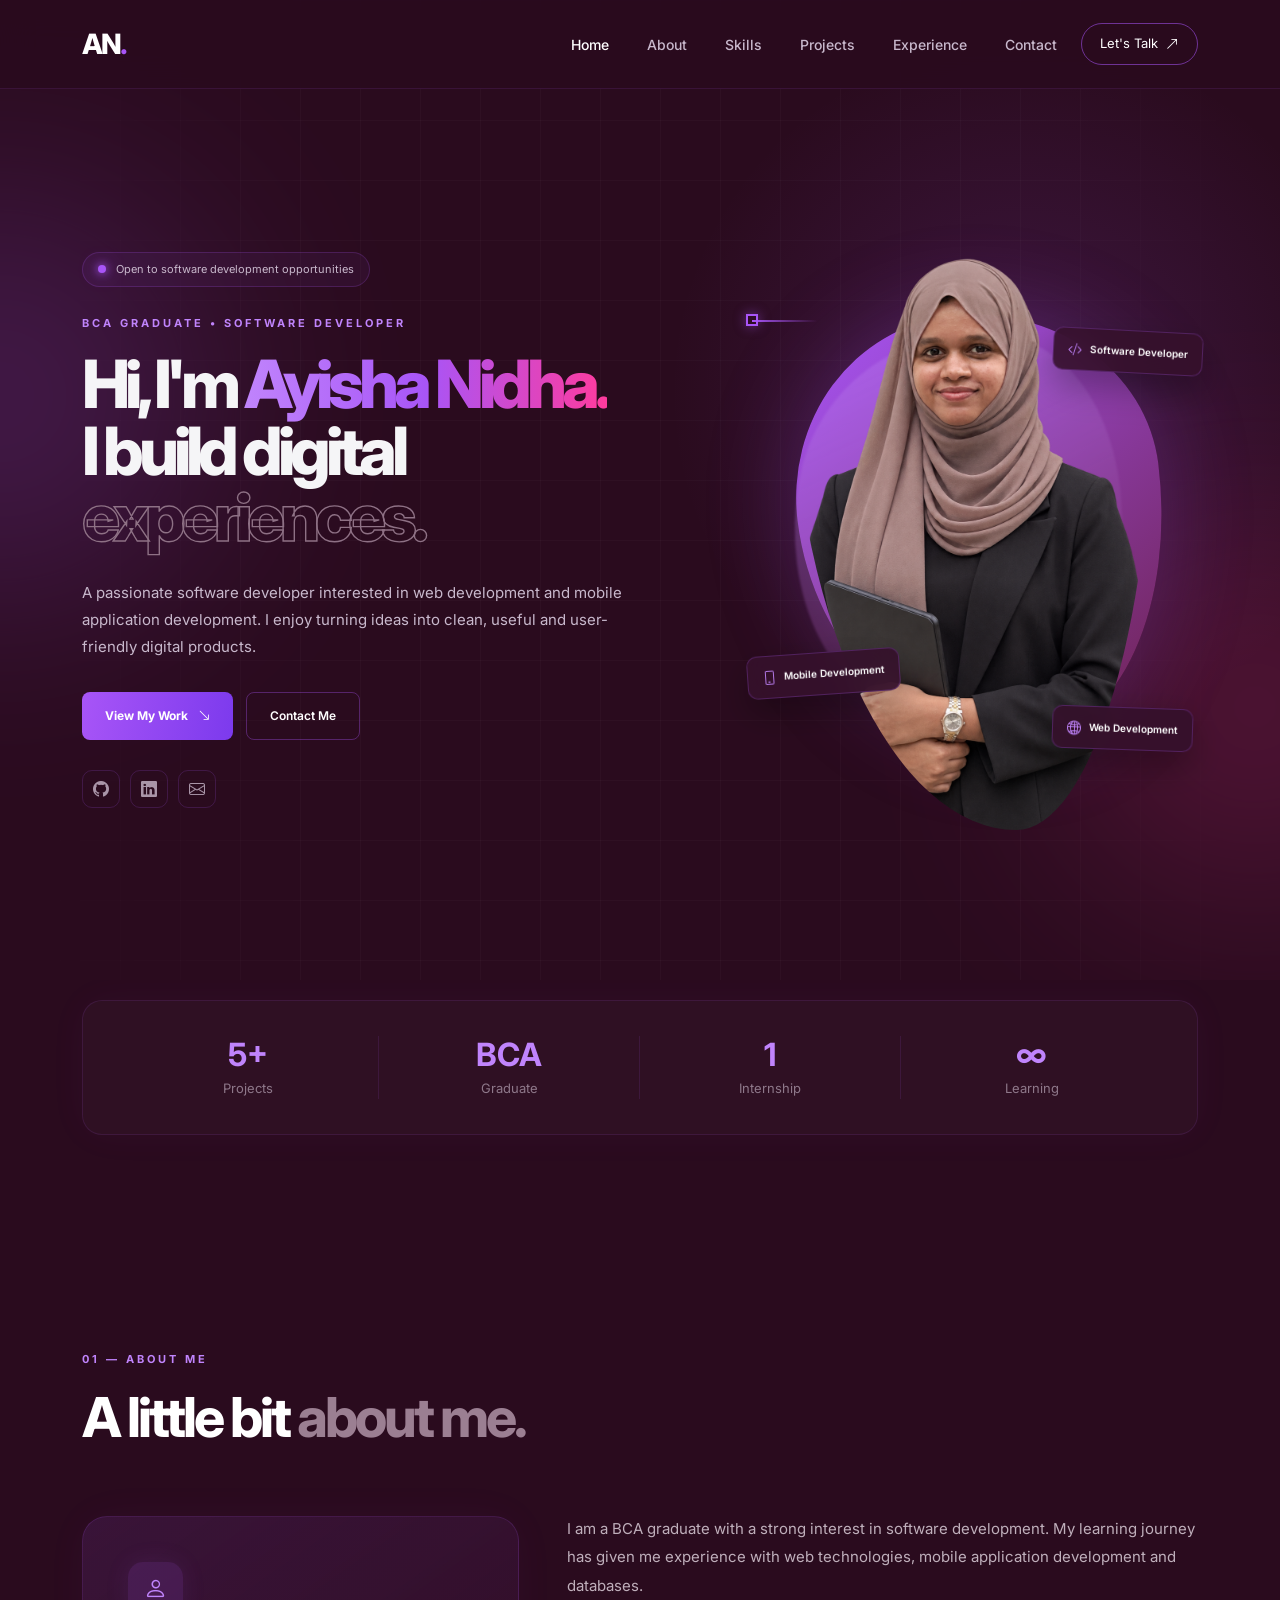
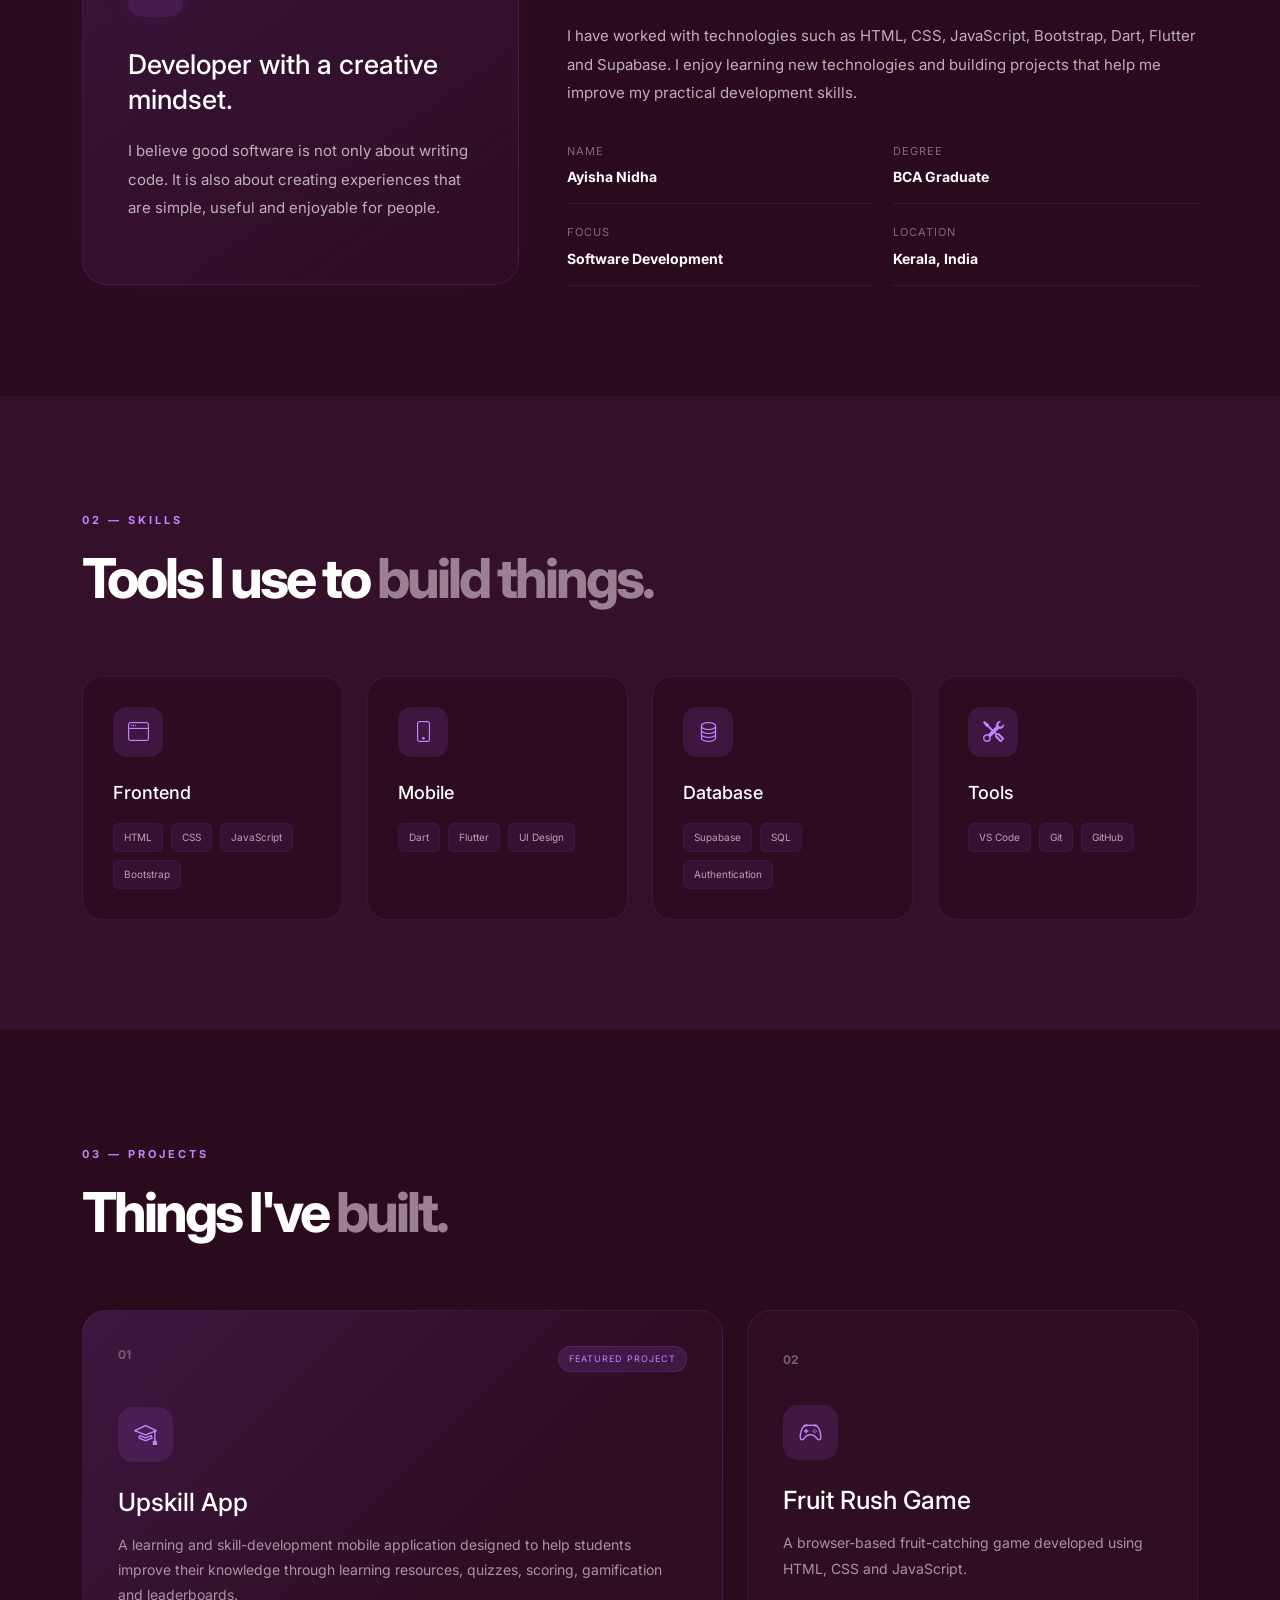
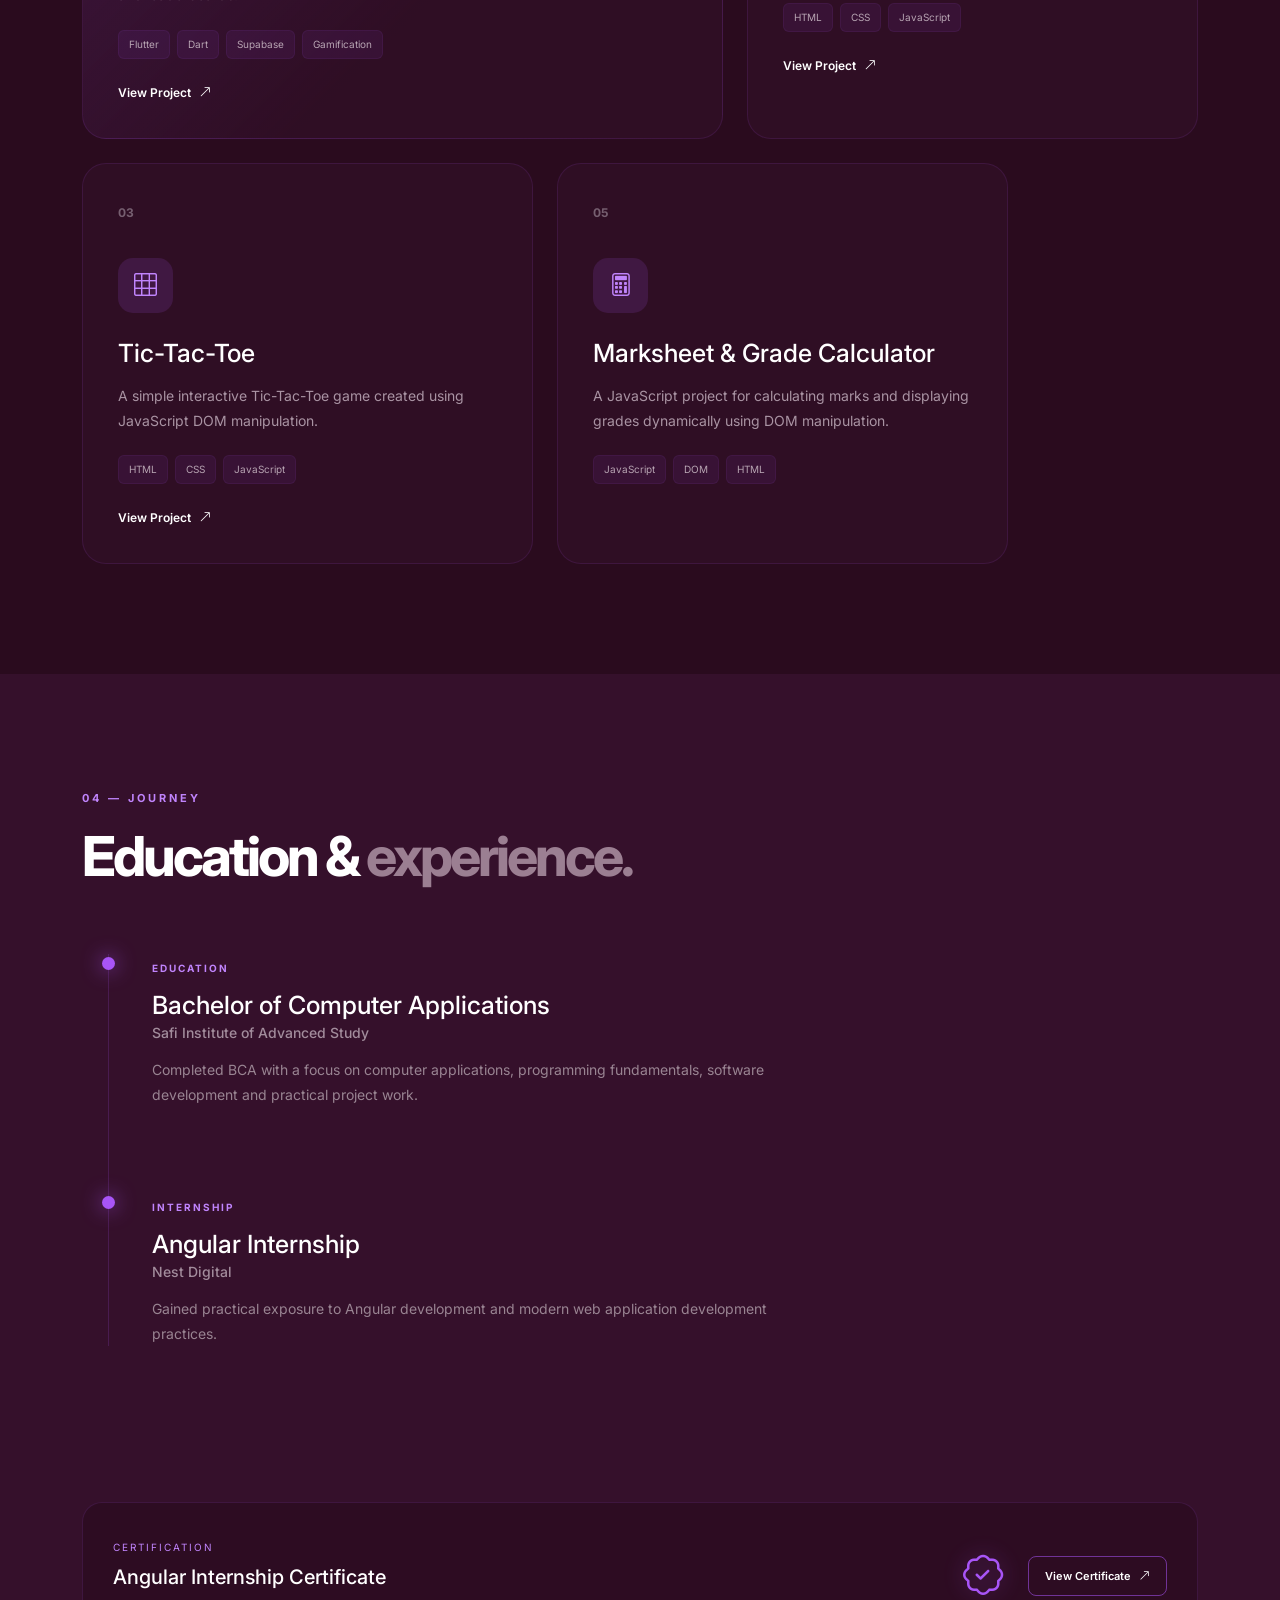
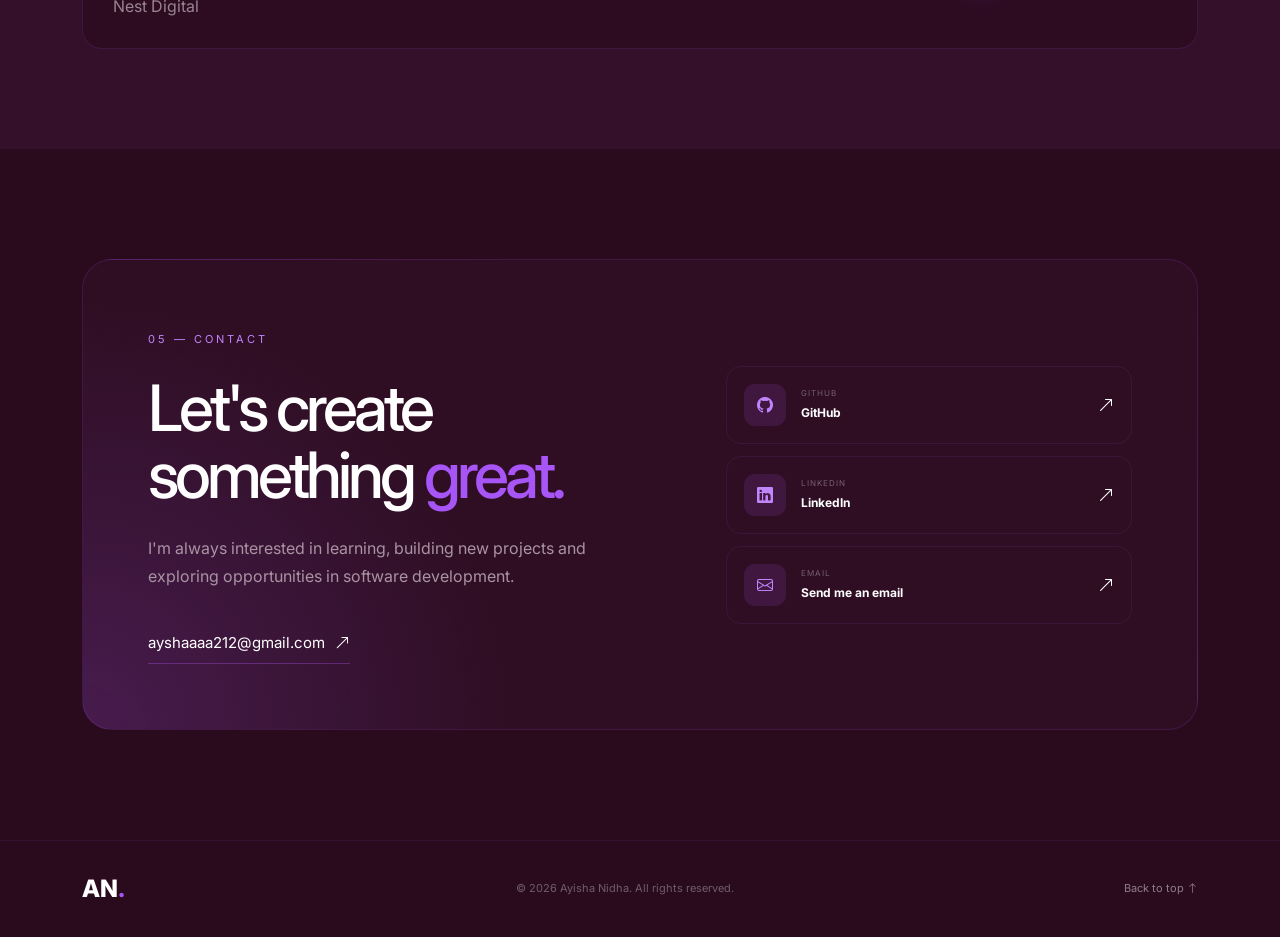
==== index.html @ f54e5720 "Add files via upload" ====
<!DOCTYPE html>
<html lang="en">

<head>

    <meta charset="UTF-8">

    <meta name="viewport" content="width=device-width, initial-scale=1.0">

    <title>Ayisha Nidha | Software Developer</title>


    <!-- Bootstrap -->

    <link
        href="https://cdn.jsdelivr.net/npm/bootstrap@5.3.3/dist/css/bootstrap.min.css"
        rel="stylesheet">


    <!-- Bootstrap Icons -->

    <link
        rel="stylesheet"
        href="https://cdn.jsdelivr.net/npm/bootstrap-icons@1.11.3/font/bootstrap-icons.min.css">


    <!-- Google Font -->

    <link
        href="https://fonts.googleapis.com/css2?family=Inter:wght@300;400;500;600;700;800&display=swap"
        rel="stylesheet">


    <!-- CSS -->

    <link rel="stylesheet" href="style.css">

</head>


<body>


<!-- =====================================================
     NAVBAR
===================================================== -->

<nav class="navbar navbar-expand-lg fixed-top">

    <div class="container">

        <a class="navbar-brand" href="#home">
            AN<span>.</span>
        </a>


        <button
            class="navbar-toggler"
            type="button"
            data-bs-toggle="collapse"
            data-bs-target="#navbarNav">

            <i class="bi bi-list"></i>

        </button>


        <div class="collapse navbar-collapse" id="navbarNav">

            <ul class="navbar-nav ms-auto align-items-lg-center">

                <li class="nav-item">
                    <a class="nav-link active" href="#home">
                        Home
                    </a>
                </li>

                <li class="nav-item">
                    <a class="nav-link" href="#about">
                        About
                    </a>
                </li>

                <li class="nav-item">
                    <a class="nav-link" href="#skills">
                        Skills
                    </a>
                </li>

                <li class="nav-item">
                    <a class="nav-link" href="#projects">
                        Projects
                    </a>
                </li>

                <li class="nav-item">
                    <a class="nav-link" href="#experience">
                        Experience
                    </a>
                </li>

                <li class="nav-item">
                    <a class="nav-link" href="#contact">
                        Contact
                    </a>
                </li>

                <li class="nav-item ms-lg-3">

                    <a href="#contact" class="nav-talk">

                        Let's Talk

                        <i class="bi bi-arrow-up-right"></i>

                    </a>

                </li>

            </ul>

        </div>

    </div>

</nav>



<!-- =====================================================
     HOME
===================================================== -->

<section id="home" class="hero">

    <div class="hero-grid"></div>

    <div class="hero-glow hero-glow-one"></div>

    <div class="hero-glow hero-glow-two"></div>


    <div class="container">

        <div class="row align-items-center min-vh-100">


            <!-- LEFT -->

            <div class="col-lg-7 hero-left">


                <div class="available">

                    <span class="pulse"></span>

                    Open to software development opportunities

                </div>


                <p class="hero-small">

                    BCA GRADUATE • SOFTWARE DEVELOPER

                </p>


                <h1>

                    Hi, I'm

                    <span class="gradient-text">
                        Ayisha Nidha.
                    </span>

                    <br>

                    I build digital

                    <span class="outline-text">
                        experiences.
                    </span>

                </h1>


                <p class="hero-description">

                    A passionate software developer interested in
                    web development and mobile application development.
                    I enjoy turning ideas into clean, useful and
                    user-friendly digital products.

                </p>


                <div class="hero-buttons">


                    <a href="#projects" class="btn-main">

                        View My Work

                        <i class="bi bi-arrow-down-right"></i>

                    </a>


                    <a href="#contact" class="btn-outline">

                        Contact Me

                    </a>


                </div>


                <div class="social-links">


                    <!-- GitHub -->

                    <a
                        href="https://github.com/AyshaNidhaA"
                        target="_blank"
                        title="GitHub">

                        <i class="bi bi-github"></i>

                    </a>


                    <!-- LinkedIn -->

                    <a
                        href="https://www.linkedin.com/in/ayisha-nidha-3877b5318/"
                        target="_blank"
                        title="LinkedIn">

                        <i class="bi bi-linkedin"></i>

                    </a>


                    <!-- Email -->

                    <a
                        href="mailto:ayshaaaa212@gmail.com"
                        title="Email">

                        <i class="bi bi-envelope"></i>

                    </a>


                </div>


            </div>



            <!-- RIGHT -->

            <div class="col-lg-5">


                <div class="hero-profile">


                    <div class="profile-shape shape-one"></div>

                    <div class="profile-shape shape-two"></div>


                    <div class="profile-image">

                        <img
                            src="./images/profile.png"
                            alt="Ayisha Nidha">

                    </div>


                    <div class="profile-label label-one">

                        <i class="bi bi-code-slash"></i>

                        Software Developer

                    </div>


                    <div class="profile-label label-two">

                        <i class="bi bi-phone"></i>

                        Mobile Development

                    </div>


                    <div class="profile-label label-three">

                        <i class="bi bi-globe2"></i>

                        Web Development

                    </div>


                </div>

            </div>


        </div>

    </div>

</section>



<!-- =====================================================
     STATS
===================================================== -->

<section class="stats-section">

    <div class="container">

        <div class="stats-box">


            <div class="stat">

                <h3>5+</h3>

                <p>Projects</p>

            </div>


            <div class="stat">

                <h3>BCA</h3>

                <p>Graduate</p>

            </div>


            <div class="stat">

                <h3>1</h3>

                <p>Internship</p>

            </div>


            <div class="stat">

                <h3>∞</h3>

                <p>Learning</p>

            </div>


        </div>

    </div>

</section>



<!-- =====================================================
     ABOUT
===================================================== -->

<section id="about" class="section">

    <div class="container">


        <div class="section-heading">

            <span>01 — ABOUT ME</span>

            <h2>

                A little bit

                <span>about me.</span>

            </h2>

        </div>


        <div class="row align-items-center g-5">


            <div class="col-lg-5">


                <div class="about-card">


                    <div class="about-icon">

                        <i class="bi bi-person"></i>

                    </div>


                    <h3>

                        Developer with a
                        creative mindset.

                    </h3>


                    <p>

                        I believe good software is not only about
                        writing code. It is also about creating
                        experiences that are simple, useful and
                        enjoyable for people.

                    </p>


                </div>


            </div>



            <div class="col-lg-7">


                <p class="about-text">

                    I am a BCA graduate with a strong interest in
                    software development. My learning journey has
                    given me experience with web technologies,
                    mobile application development and databases.

                </p>


                <p class="about-text">

                    I have worked with technologies such as
                    HTML, CSS, JavaScript, Bootstrap, Dart,
                    Flutter and Supabase. I enjoy learning new
                    technologies and building projects that help
                    me improve my practical development skills.

                </p>


                <div class="about-details">


                    <div>

                        <span>Name</span>

                        <strong>
                            Ayisha Nidha
                        </strong>

                    </div>


                    <div>

                        <span>Degree</span>

                        <strong>
                            BCA Graduate
                        </strong>

                    </div>


                    <div>

                        <span>Focus</span>

                        <strong>
                            Software Development
                        </strong>

                    </div>


                    <div>

                        <span>Location</span>

                        <strong>
                            Kerala, India
                        </strong>

                    </div>


                </div>


            </div>


        </div>

    </div>

</section>



<!-- =====================================================
     SKILLS
===================================================== -->

<section id="skills" class="section skills-section">

    <div class="container">


        <div class="section-heading">

            <span>02 — SKILLS</span>

            <h2>

                Tools I use to

                <span>build things.</span>

            </h2>

        </div>


        <div class="row g-4">


            <div class="col-md-6 col-lg-3">

                <div class="skill-card">

                    <div class="skill-icon">

                        <i class="bi bi-window"></i>

                    </div>

                    <h4>Frontend</h4>


                    <div class="skill-tags">

                        <span>HTML</span>

                        <span>CSS</span>

                        <span>JavaScript</span>

                        <span>Bootstrap</span>

                    </div>

                </div>

            </div>



            <div class="col-md-6 col-lg-3">

                <div class="skill-card">

                    <div class="skill-icon">

                        <i class="bi bi-phone"></i>

                    </div>

                    <h4>Mobile</h4>


                    <div class="skill-tags">

                        <span>Dart</span>

                        <span>Flutter</span>

                        <span>UI Design</span>

                    </div>

                </div>

            </div>



            <div class="col-md-6 col-lg-3">

                <div class="skill-card">

                    <div class="skill-icon">

                        <i class="bi bi-database"></i>

                    </div>

                    <h4>Database</h4>


                    <div class="skill-tags">

                        <span>Supabase</span>

                        <span>SQL</span>

                        <span>Authentication</span>

                    </div>

                </div>

            </div>



            <div class="col-md-6 col-lg-3">

                <div class="skill-card">

                    <div class="skill-icon">

                        <i class="bi bi-tools"></i>

                    </div>

                    <h4>Tools</h4>


                    <div class="skill-tags">

                        <span>VS Code</span>

                        <span>Git</span>

                        <span>GitHub</span>

                    </div>

                </div>

            </div>


        </div>

    </div>

</section>



<!-- =====================================================
     PROJECTS
===================================================== -->

<section id="projects" class="section">

    <div class="container">


        <div class="section-heading">

            <span>03 — PROJECTS</span>

            <h2>

                Things I've

                <span>built.</span>

            </h2>

        </div>


        <div class="row g-4">


            <!-- PROJECT 1 -->

            <div class="col-lg-7">

                <div class="project-card featured-project">


                    <div class="project-top">

                        <span class="project-number">
                            01
                        </span>

                        <span class="featured-label">
                            Featured Project
                        </span>

                    </div>


                    <div class="project-icon">

                        <i class="bi bi-mortarboard"></i>

                    </div>


                    <h3>
                        Upskill App
                    </h3>


                    <p>

                        A learning and skill-development mobile
                        application designed to help students
                        improve their knowledge through learning
                        resources, quizzes, scoring, gamification
                        and leaderboards.

                    </p>


                    <div class="project-tech">

                        <span>Flutter</span>

                        <span>Dart</span>

                        <span>Supabase</span>

                        <span>Gamification</span>

                    </div>


                    <a href="#" class="project-link">

                        View Project

                        <i class="bi bi-arrow-up-right"></i>

                    </a>


                </div>

            </div>



            <!-- PROJECT 2 -->

            <div class="col-lg-5">

                <div class="project-card">


                    <span class="project-number">
                        02
                    </span>


                    <div class="project-icon">

                        <i class="bi bi-controller"></i>

                    </div>


                    <h3>
                        Fruit Rush Game
                    </h3>


                    <p>

                        A browser-based fruit-catching game
                        developed using HTML, CSS and JavaScript.

                    </p>


                    <div class="project-tech">

                        <span>HTML</span>

                        <span>CSS</span>

                        <span>JavaScript</span>

                    </div>


                    <a href="#" class="project-link">

                        View Project

                        <i class="bi bi-arrow-up-right"></i>

                    </a>

                </div>

            </div>



            <!-- PROJECT 3 -->

            <div class="col-lg-5">

                <div class="project-card">


                    <span class="project-number">
                        03
                    </span>


                    <div class="project-icon">

                        <i class="bi bi-grid-3x3"></i>

                    </div>


                    <h3>
                        Tic-Tac-Toe
                    </h3>


                    <p>

                        A simple interactive Tic-Tac-Toe game
                        created using JavaScript DOM manipulation.

                    </p>


                    <div class="project-tech">

                        <span>HTML</span>

                        <span>CSS</span>

                        <span>JavaScript</span>

                    </div>


                    <a href="#" class="project-link">

                        View Project

                        <i class="bi bi-arrow-up-right"></i>

                    </a>

                </div>

            </div>



              
          



            <!-- PROJECT 5 -->

            <div class="col-lg-5">

                <div class="project-card">


                    <span class="project-number">
                        05
                    </span>


                    <div class="project-icon">

                        <i class="bi bi-calculator"></i>

                    </div>


                    <h3>
                        Marksheet & Grade Calculator
                    </h3>


                    <p>

                        A JavaScript project for calculating
                        marks and displaying grades dynamically
                        using DOM manipulation.

                    </p>


                    <div class="project-tech">

                        <span>JavaScript</span>

                        <span>DOM</span>

                        <span>HTML</span>

                    </div>

                </div>

            </div>


        </div>

    </div>

</section>



<!-- =====================================================
     EXPERIENCE
===================================================== -->

<section id="experience" class="section experience-section">

    <div class="container">


        <div class="section-heading">

            <span>04 — JOURNEY</span>

            <h2>

                Education &

                <span>experience.</span>

            </h2>

        </div>


        <div class="timeline">


            <div class="timeline-item">

                <div class="timeline-dot"></div>


                <div class="timeline-content">

                    <span class="timeline-date">
                        EDUCATION
                    </span>


                    <h3>
                        Bachelor of Computer Applications
                    </h3>


                    <h5>
                        Safi Institute of Advanced Study
                    </h5>


                    <p>

                        Completed BCA with a focus on computer
                        applications, programming fundamentals,
                        software development and practical
                        project work.

                    </p>

                </div>

            </div>



            <div class="timeline-item">

                <div class="timeline-dot"></div>


                <div class="timeline-content">

                    <span class="timeline-date">
                        INTERNSHIP
                    </span>


                    <h3>
                        Angular Internship
                    </h3>


                    <h5>
                        Nest Digital
                    </h5>


                    <p>

                        Gained practical exposure to Angular
                        development and modern web application
                        development practices.

                    </p>

                </div>

            </div>


        </div>

    </div>

</section>



<!-- =====================================================
     CERTIFICATE
===================================================== -->

<section class="certificate-section">

    <div class="container">


        <div class="certificate-card">


            <div class="certificate-info">

                <span>
                    CERTIFICATION
                </span>


                <h3>
                    Angular Internship Certificate
                </h3>


                <p>
                    Nest Digital
                </p>

            </div>


            <div class="certificate-right">


                <div class="certificate-icon">

                    <i class="bi bi-patch-check"></i>

                </div>


                <a
                    href="./images/internship_nest.jfif"
                    target="_blank"
                    class="certificate-button">

                    View Certificate

                    <i class="bi bi-arrow-up-right"></i>

                </a>


            </div>


        </div>

    </div>

</section>



<!-- =====================================================
     CONTACT
===================================================== -->

<section id="contact" class="section contact-section">

    <div class="container">


        <div class="contact-box">


            <div class="contact-content">

                <span class="contact-small">
                    05 — CONTACT
                </span>


                <h2>

                    Let's create

                    something

                    <span>great.</span>

                </h2>


                <p>

                    I'm always interested in learning,
                    building new projects and exploring
                    opportunities in software development.

                </p>


                <a
                    href="mailto:ayshaaaa212@gmail.com"
                    class="email-link">

                    ayshaaaa212@gmail.com

                    <i class="bi bi-arrow-up-right"></i>

                </a>

            </div>



            <div class="contact-details">


                <!-- GitHub -->

                <a
                    href="https://github.com/AyshaNidhaA"
                    target="_blank"
                    class="contact-item">

                    <div class="contact-icon">

                        <i class="bi bi-github"></i>

                    </div>


                    <div>

                        <small>GITHUB</small>

                        <strong>
                            GitHub
                        </strong>

                    </div>


                    <i class="bi bi-arrow-up-right"></i>

                </a>



                <!-- LinkedIn -->

                <a
                    href="https://www.linkedin.com/in/ayisha-nidha-3877b5318/"
                    target="_blank"
                    class="contact-item">

                    <div class="contact-icon">

                        <i class="bi bi-linkedin"></i>

                    </div>


                    <div>

                        <small>LINKEDIN</small>

                        <strong>
                            LinkedIn
                        </strong>

                    </div>


                    <i class="bi bi-arrow-up-right"></i>

                </a>



                <!-- Email -->

                <a
                    href="mailto:ayshaaaa212@gmail.com"
                    class="contact-item">

                    <div class="contact-icon">

                        <i class="bi bi-envelope"></i>

                    </div>


                    <div>

                        <small>EMAIL</small>

                        <strong>
                            Send me an email
                        </strong>

                    </div>


                    <i class="bi bi-arrow-up-right"></i>

                </a>


            </div>

        </div>

    </div>

</section>



<!-- =====================================================
     FOOTER
===================================================== -->

<footer>

    <div class="container">

        <div class="footer-content">


            <div class="footer-logo">

                AN<span>.</span>

            </div>


            <p>
                © 2026 Ayisha Nidha. All rights reserved.
            </p>


            <a href="#home">

                Back to top

                <i class="bi bi-arrow-up"></i>

            </a>


        </div>

    </div>

</footer>



<!-- Bootstrap JS -->

<script
    src="https://cdn.jsdelivr.net/npm/bootstrap@5.3.3/dist/js/bootstrap.bundle.min.js">
</script>


</body>

</html>
---- style.css ----
/* =====================================================
   BASIC
===================================================== */

* {
    margin: 0;
    padding: 0;
    box-sizing: border-box;
}

html {
    scroll-behavior: smooth;
}

body {
    background: #2A0B1E;
    color: #ffffff;
    font-family: "Inter", sans-serif;
    overflow-x: hidden;
}

a {
    text-decoration: none;
}

::selection {
    background: #A855F7;
    color: white;
}


/* =====================================================
   NAVBAR
===================================================== */

.navbar {
    padding: 18px 0;
    background: rgba(42, 11, 30, 0.88);
    backdrop-filter: blur(18px);
    border-bottom: 1px solid rgba(168, 85, 247, 0.12);
    z-index: 1000;
}

.navbar-brand {
    font-size: 28px;
    font-weight: 800;
    color: white;
    letter-spacing: -2px;
}

.navbar-brand span,
.footer-logo span {
    color: #A855F7;
}

.nav-link {
    color: #C8B8CC !important;
    font-size: 14px;
    font-weight: 500;
    margin-left: 22px;
    transition: 0.3s;
}

.nav-link:hover,
.nav-link.active {
    color: #ffffff !important;
}

.nav-talk {
    display: inline-flex;
    align-items: center;
    gap: 8px;
    padding: 10px 18px;
    border: 1px solid rgba(168, 85, 247, 0.55);
    border-radius: 50px;
    color: white;
    font-size: 13px;
    transition: 0.3s;
}

.nav-talk:hover {
    background: #A855F7;
    border-color: #A855F7;
    color: white;
    box-shadow: 0 0 25px rgba(168, 85, 247, 0.35);
}

.navbar-toggler {
    border: 1px solid rgba(255,255,255,0.15);
}

.navbar-toggler i {
    color: white;
    font-size: 25px;
}


/* =====================================================
   HERO
===================================================== */

.hero {
    position: relative;
    min-height: 100vh;
    overflow: hidden;
    padding-top: 80px;

    background:
        radial-gradient(
            circle at 80% 40%,
            rgba(168, 85, 247, 0.16),
            transparent 30%
        ),
        #2A0B1E;
}

.hero-grid {
    position: absolute;
    inset: 0;

    background-image:
        linear-gradient(
            rgba(255,255,255,0.025) 1px,
            transparent 1px
        ),
        linear-gradient(
            90deg,
            rgba(255,255,255,0.025) 1px,
            transparent 1px
        );

    background-size: 60px 60px;

    mask-image:
        linear-gradient(
            to right,
            transparent,
            black 25%,
            black 80%,
            transparent
        );

    pointer-events: none;
}

.hero-glow {
    position: absolute;
    border-radius: 50%;
    filter: blur(120px);
    pointer-events: none;
    opacity: 0.22;
}

.hero-glow-one {
    width: 400px;
    height: 400px;
    background: #A855F7;
    left: -200px;
    top: 20%;
}

.hero-glow-two {
    width: 350px;
    height: 350px;
    background: #FF3B9D;
    right: -150px;
    bottom: 10%;
}


/* =====================================================
   HERO LEFT
===================================================== */

.hero-left {
    position: relative;
    z-index: 5;
}

.available {
    display: inline-flex;
    align-items: center;
    gap: 10px;
    padding: 8px 15px;
    border: 1px solid rgba(168, 85, 247, 0.20);
    border-radius: 50px;
    background: rgba(168, 85, 247, 0.06);
    color: #C8B8CC;
    font-size: 11px;
    margin-bottom: 28px;
}

.pulse {
    width: 8px;
    height: 8px;
    border-radius: 50%;
    background: #A855F7;

    box-shadow:
        0 0 8px #A855F7,
        0 0 18px rgba(168,85,247,0.8);
}

.hero-small {
    color: #C084FC;
    font-size: 11px;
    letter-spacing: 3px;
    font-weight: 700;
    margin-bottom: 20px;
}


/* =====================================================
   HERO HEADING
===================================================== */

.hero h1 {
    font-size: clamp(40px, 5.2vw, 72px);
    line-height: 1;
    letter-spacing: -5px;
    font-weight: 800;
    max-width: 850px;
    color: #f5f5f7;
    margin: 0;
}

.gradient-text {
    background:
        linear-gradient(
            90deg,
            #C084FC,
            #A855F7,
            #FF3B9D
        );

    -webkit-background-clip: text;
    -webkit-text-fill-color: transparent;
}

.outline-text {
    color: transparent;
    -webkit-text-stroke: 1.4px #8E7185;
}


/* =====================================================
   DESCRIPTION
===================================================== */

.hero-description {
    max-width: 570px;
    color: #C8B8CC;
    font-size: 15px;
    line-height: 1.8;
    margin-top: 28px;
}


/* =====================================================
   BUTTONS
===================================================== */

.hero-buttons {
    display: flex;
    gap: 13px;
    margin-top: 32px;
}

.btn-main {
    display: inline-flex;
    align-items: center;
    gap: 10px;
    padding: 14px 23px;
    border-radius: 8px;

    background:
        linear-gradient(
            100deg,
            #A855F7,
            #7C3AED
        );

    color: white;
    font-size: 12px;
    font-weight: 700;
    transition: 0.3s;
}

.btn-main:hover {
    color: white;
    transform: translateY(-3px);

    box-shadow:
        0 12px 35px
        rgba(168,85,247,0.40);
}

.btn-outline {
    display: inline-flex;
    align-items: center;
    padding: 14px 23px;
    border-radius: 8px;

    border: 1px solid rgba(168,85,247,0.35);

    color: white;
    font-size: 12px;
    font-weight: 600;
    transition: 0.3s;
}

.btn-outline:hover {
    background: rgba(168,85,247,0.10);
    border-color: #A855F7;
    color: white;
    transform: translateY(-3px);

    box-shadow:
        0 8px 25px
        rgba(168,85,247,0.15);
}


/* =====================================================
   SOCIAL
===================================================== */

.social-links {
    display: flex;
    gap: 10px;
    margin-top: 30px;
}

.social-links a {
    width: 38px;
    height: 38px;

    display: flex;
    align-items: center;
    justify-content: center;

    border-radius: 10px;

    border: 1px solid rgba(168,85,247,0.18);

    color: #A995A8;
    transition: 0.3s;
}

.social-links a:hover {
    color: white;
    border-color: #A855F7;
    background: rgba(168,85,247,0.12);

    transform: translateY(-4px);

    box-shadow:
        0 8px 25px
        rgba(168,85,247,0.18);
}


/* =====================================================
   PROFILE AREA
===================================================== */

.hero-profile {
    position: relative;
    height: 600px;

    display: flex;
    align-items: center;
    justify-content: center;
}


/* =====================================================
   ABSTRACT BURGUNDY + PURPLE SHAPES
===================================================== */

.profile-shape {
    position: absolute;
    z-index: 1;
    transition: 0.5s;
}

.shape-one {
    width: 365px;
    height: 430px;

    background:
        linear-gradient(
            145deg,
            #A855F7,
            #6D214F
        );

    border-radius:
        48% 52% 43% 57%
        /
        43% 40% 60% 57%;

    transform:
        rotate(-7deg)
        translateX(10px);

    box-shadow:
        0 0 90px
        rgba(168,85,247,0.25);
}

.shape-two {
    width: 330px;
    height: 395px;

    background:
        linear-gradient(
            145deg,
            rgba(192,132,252,0.55),
            rgba(112,32,78,0.35)
        );

    border-radius:
        55% 45% 50% 50%
        /
        45% 55% 45% 55%;

    transform:
        rotate(10deg)
        translateX(-15px);

    filter: blur(1px);
    opacity: 0.7;
}


/* =====================================================
   PROFILE IMAGE
===================================================== */

.profile-image {
    position: relative;
    width: 365px;
    height: 600px;

    z-index: 3;

    display: flex;
    align-items: flex-end;
    justify-content: center;

    overflow: hidden;

    border-radius:
        48% 52% 38% 62%
        /
        18% 20% 80% 82%;
}

.profile-image img {
    width: 100%;
    height: 100%;

    object-fit: cover;
    object-position: center top;

    display: block;
}


/* =====================================================
   FLOATING PROFILE LABELS
===================================================== */

.profile-label {
    position: absolute;
    z-index: 5;

    display: flex;
    align-items: center;
    gap: 8px;

    padding: 10px 14px;

    border-radius: 10px;

    background: rgba(53,16,43,0.90);

    border: 1px solid rgba(168,85,247,0.25);

    backdrop-filter: blur(15px);

    color: white;

    font-size: 10px;
    font-weight: 600;

    box-shadow:
        0 15px 35px
        rgba(0,0,0,0.30);
}

.profile-label i {
    color: #C084FC;
    font-size: 14px;
}

.label-one {
    top: 100px;
    right: -5px;
    transform: rotate(3deg);
}

.label-two {
    bottom: 135px;
    left: 0;
    transform: rotate(-4deg);
}

.label-three {
    bottom: 80px;
    right: 5px;
    transform: rotate(2deg);
}


/* =====================================================
   PROFILE DECORATION
===================================================== */

.hero-profile::before {
    content: "";

    position: absolute;

    width: 65px;
    height: 2px;

    background:
        linear-gradient(
            90deg,
            #A855F7,
            transparent
        );

    top: 90px;
    left: 5px;

    z-index: 4;
}

.hero-profile::after {
    content: "";

    position: absolute;

    width: 12px;
    height: 12px;

    border: 2px solid #A855F7;

    top: 84px;
    left: -1px;

    z-index: 4;

    box-shadow:
        0 0 12px
        rgba(168,85,247,0.5);
}


/* =====================================================
   STATS
===================================================== */

.stats-section {
    padding: 20px 0 100px;
}

.stats-box {
    display: grid;
    grid-template-columns: repeat(4, 1fr);

    padding: 35px;

    border-radius: 20px;

    border: 1px solid rgba(168,85,247,0.12);

    background:
        rgba(255,255,255,0.025);

    box-shadow:
        0 0 40px
        rgba(168,85,247,0.04);
}

.stat {
    text-align: center;

    border-right:
        1px solid rgba(168,85,247,0.12);
}

.stat:last-child {
    border: none;
}

.stat h3 {
    font-size: 32px;
    font-weight: 700;
    margin-bottom: 5px;

    color: #C084FC;
}

.stat p {
    color: #8E788A;
    margin: 0;
    font-size: 13px;
}


/* =====================================================
   COMMON SECTIONS
===================================================== */

.section {
    padding: 110px 0;
}

.section-heading {
    margin-bottom: 65px;
}

.section-heading > span {
    color: #C084FC;
    font-size: 11px;
    font-weight: 700;
    letter-spacing: 3px;
}

.section-heading h2 {
    font-size: clamp(35px, 5vw, 55px);
    letter-spacing: -3px;
    font-weight: 750;
    margin-top: 15px;
}

.section-heading h2 span {
    color: #9B7F92;
}


/* =====================================================
   ABOUT
===================================================== */

.about-card {
    padding: 45px;

    border-radius: 25px;

    border: 1px solid rgba(168,85,247,0.16);

    background:
        linear-gradient(
            145deg,
            rgba(168,85,247,0.12),
            rgba(53,16,43,0.45)
        );

    box-shadow:
        0 0 45px
        rgba(168,85,247,0.04);
}

.about-icon {
    width: 55px;
    height: 55px;

    display: flex;
    align-items: center;
    justify-content: center;

    border-radius: 15px;

    background: rgba(168,85,247,0.14);

    color: #C084FC;

    font-size: 23px;

    margin-bottom: 30px;

    box-shadow:
        0 0 25px
        rgba(168,85,247,0.10);
}

.about-card h3 {
    font-size: 27px;
    line-height: 1.3;
    margin-bottom: 20px;
}

.about-card p,
.about-text {
    color: #BFAFBB;
    line-height: 1.9;
    font-size: 15px;
}

.about-text {
    margin-bottom: 22px;
}

.about-details {
    display: grid;
    grid-template-columns: repeat(2, 1fr);
    gap: 20px;
    margin-top: 35px;
}

.about-details div {
    padding-bottom: 15px;

    border-bottom:
        1px solid rgba(168,85,247,0.13);
}

.about-details span {
    display: block;

    color: #806A78;

    font-size: 11px;

    text-transform: uppercase;

    letter-spacing: 1px;

    margin-bottom: 5px;
}

.about-details strong {
    font-size: 14px;
}


/* =====================================================
   SKILLS
===================================================== */

.skills-section,
.experience-section,
.certificate-section {
    background: #35102B;
}

.skill-card {
    height: 100%;

    padding: 30px;

    border-radius: 20px;

    border:
        1px solid rgba(168,85,247,0.12);

    background:
        rgba(42,11,30,0.65);

    transition: 0.35s;
}

.skill-card:hover {
    transform: translateY(-8px);

    border-color:
        rgba(168,85,247,0.55);

    background:
        rgba(168,85,247,0.07);

    box-shadow:
        0 15px 40px
        rgba(168,85,247,0.10);
}

.skill-icon {
    width: 50px;
    height: 50px;

    border-radius: 14px;

    display: flex;
    align-items: center;
    justify-content: center;

    background:
        rgba(168,85,247,0.14);

    color: #C084FC;

    font-size: 21px;

    margin-bottom: 25px;
}

.skill-card h4 {
    font-size: 18px;
    margin-bottom: 20px;
}

.skill-tags {
    display: flex;
    flex-wrap: wrap;
    gap: 8px;
}

.skill-tags span,
.project-tech span {
    padding: 6px 10px;

    border-radius: 6px;

    background:
        rgba(168,85,247,0.08);

    color: #B7A4B2;

    font-size: 10px;

    border:
        1px solid rgba(168,85,247,0.08);
}


/* =====================================================
   PROJECTS
===================================================== */

.project-card {
    height: 100%;

    position: relative;

    padding: 35px;

    border-radius: 24px;

    border:
        1px solid rgba(168,85,247,0.12);

    background: #2F0E24;

    overflow: hidden;

    transition: 0.35s;
}

.project-card::before {
    content: "";

    position: absolute;

    width: 180px;
    height: 180px;

    border-radius: 50%;

    background: #A855F7;

    filter: blur(100px);

    opacity: 0;

    right: -70px;
    top: -70px;

    transition: 0.4s;
}

.project-card:hover {
    transform: translateY(-8px);

    border-color:
        rgba(168,85,247,0.45);

    box-shadow:
        0 15px 40px
        rgba(168,85,247,0.08);
}

.project-card:hover::before {
    opacity: 0.22;
}

.featured-project {
    background:
        linear-gradient(
            135deg,
            rgba(168,85,247,0.16),
            #2F0E24 60%
        );
}

.project-top {
    display: flex;
    justify-content: space-between;
}

.project-number {
    color: #765F70;
    font-size: 12px;
    font-weight: 700;
}

.featured-label {
    padding: 5px 10px;

    border-radius: 50px;

    background:
        rgba(168,85,247,0.15);

    color: #C084FC;

    font-size: 9px;

    text-transform: uppercase;

    letter-spacing: 1px;

    border:
        1px solid rgba(168,85,247,0.18);
}

.project-icon {
    width: 55px;
    height: 55px;

    display: flex;
    align-items: center;
    justify-content: center;

    margin: 35px 0 25px;

    border-radius: 15px;

    background:
        rgba(168,85,247,0.14);

    color: #C084FC;

    font-size: 23px;
}

.project-card h3 {
    font-size: 25px;
    margin-bottom: 15px;
}

.project-card p {
    color: #A993A3;

    font-size: 14px;

    line-height: 1.8;

    max-width: 650px;
}

.project-tech {
    display: flex;
    flex-wrap: wrap;
    gap: 7px;
    margin-top: 22px;
}

.project-link {
    display: inline-flex;

    align-items: center;

    gap: 8px;

    color: white;

    font-size: 12px;

    font-weight: 600;

    margin-top: 25px;

    transition: 0.3s;
}

.project-link:hover {
    color: #C084FC;
    gap: 13px;
}


/* =====================================================
   TIMELINE
===================================================== */

.timeline {
    max-width: 900px;

    position: relative;

    margin-left: 20px;
}

.timeline::before {
    content: "";

    position: absolute;

    left: 6px;
    top: 0;

    width: 1px;
    height: 100%;

    background:
        rgba(168,85,247,0.18);
}

.timeline-item {
    position: relative;

    padding-left: 50px;
    padding-bottom: 70px;
}

.timeline-item:last-child {
    padding-bottom: 0;
}

.timeline-dot {
    position: absolute;

    left: 0;
    top: 3px;

    width: 13px;
    height: 13px;

    border-radius: 50%;

    background: #A855F7;

    box-shadow:
        0 0 20px
        rgba(168,85,247,0.8);
}

.timeline-date {
    color: #C084FC;

    font-size: 10px;

    letter-spacing: 2px;

    font-weight: 700;
}

.timeline-content h3 {
    font-size: 25px;
    margin: 12px 0 5px;
}

.timeline-content h5 {
    color: #A28C9C;

    font-size: 14px;

    font-weight: 500;
}

.timeline-content p {
    max-width: 650px;

    color: #998492;

    font-size: 14px;

    line-height: 1.8;

    margin-top: 15px;
}


/* =====================================================
   CERTIFICATE
===================================================== */

.certificate-section {
    padding: 30px 0 100px;
}

.certificate-card {
    padding: 30px;

    display: flex;

    align-items: center;

    justify-content: space-between;

    gap: 30px;

    border-radius: 20px;

    border:
        1px solid rgba(168,85,247,0.14);

    background:
        rgba(42,11,30,0.65);
}

.certificate-card span {
    color: #C084FC;

    font-size: 10px;

    letter-spacing: 2px;
}

.certificate-card h3 {
    margin: 8px 0 5px;

    font-size: 20px;
}

.certificate-card p {
    color: #998492;
    margin: 0;
}

.certificate-right {
    display: flex;
    align-items: center;
    gap: 25px;
}

.certificate-icon {
    font-size: 40px;

    color: #A855F7;

    filter:
        drop-shadow(
            0 0 10px
            rgba(168,85,247,0.45)
        );
}

.certificate-button {
    display: inline-flex;

    align-items: center;

    gap: 8px;

    padding: 11px 16px;

    border-radius: 8px;

    border:
        1px solid rgba(168,85,247,0.55);

    color: white;

    font-size: 11px;

    font-weight: 600;

    transition: 0.3s;
}

.certificate-button:hover {
    background: #A855F7;

    border-color: #A855F7;

    color: white;

    transform: translateY(-2px);

    box-shadow:
        0 10px 25px
        rgba(168,85,247,0.25);
}


/* =====================================================
   CONTACT
===================================================== */

.contact-box {
    padding: 65px;

    border-radius: 30px;

    border:
        1px solid rgba(168,85,247,0.15);

    background:
        radial-gradient(
            circle at 0% 100%,
            rgba(168,85,247,0.20),
            transparent 35%
        ),
        #2F0E24;

    display: grid;

    grid-template-columns: 1fr 0.8fr;

    gap: 70px;
}

.contact-content h2 {
    font-size: clamp(40px, 5vw, 65px);

    letter-spacing: -4px;

    line-height: 1.05;

    margin: 25px 0;
}

.contact-small {
    color: #C084FC;

    font-size: 11px;

    letter-spacing: 3px;
}

.contact-content h2 span {
    color: #A855F7;
}

.contact-content p {
    color: #A993A3;

    line-height: 1.8;

    max-width: 500px;
}

.email-link {
    display: inline-flex;

    align-items: center;

    gap: 10px;

    color: white;

    font-size: 15px;

    margin-top: 25px;

    border-bottom:
        1px solid rgba(168,85,247,0.35);

    padding-bottom: 8px;

    transition: 0.3s;
}

.email-link:hover {
    color: #C084FC;
}

.contact-details {
    display: flex;

    flex-direction: column;

    justify-content: center;

    gap: 12px;
}

.contact-item {
    display: flex;

    align-items: center;

    gap: 15px;

    padding: 17px;

    border-radius: 15px;

    border:
        1px solid rgba(168,85,247,0.10);

    color: white;

    transition: 0.3s;
}

.contact-item:hover {
    border-color:
        rgba(168,85,247,0.45);

    transform: translateX(5px);

    background:
        rgba(168,85,247,0.05);
}

.contact-icon {
    width: 42px;
    height: 42px;

    display: flex;

    align-items: center;
    justify-content: center;

    border-radius: 11px;

    background:
        rgba(168,85,247,0.13);

    color: #C084FC;
}

.contact-item div:nth-child(2) {
    flex: 1;
}

.contact-item small {
    display: block;

    color: #75606F;

    font-size: 8px;

    letter-spacing: 1px;
}

.contact-item strong {
    font-size: 12px;
}


/* =====================================================
   FOOTER
===================================================== */

footer {
    padding: 30px 0;

    border-top:
        1px solid rgba(168,85,247,0.10);
}

.footer-content {
    display: flex;

    align-items: center;

    justify-content: space-between;
}

.footer-logo {
    font-size: 24px;

    font-weight: 800;
}

.footer-content p {
    color: #705D69;

    font-size: 11px;

    margin: 0;
}

.footer-content a {
    color: #917D8A;

    font-size: 11px;
}

.footer-content a:hover {
    color: #C084FC;
}


/* =====================================================
   TABLET
===================================================== */

@media (max-width: 991px) {

    .navbar-nav {
        padding-top: 20px;
    }

    .nav-link {
        margin-left: 0;
        padding: 10px 0;
    }

    .nav-talk {
        margin-top: 10px;
    }

    .hero {
        padding-top: 120px;
    }

    .hero-left {
        text-align: center;
    }

    .hero-description {
        margin-left: auto;
        margin-right: auto;
    }

    .hero-buttons,
    .social-links {
        justify-content: center;
    }

    .hero-profile {
        height: 500px;
        margin-top: 20px;
    }

    .stats-box {
        grid-template-columns: repeat(2, 1fr);
        gap: 25px;
    }

    .stat:nth-child(2) {
        border-right: none;
    }

    .stat:nth-child(1),
    .stat:nth-child(2) {
        padding-bottom: 20px;

        border-bottom:
            1px solid rgba(168,85,247,0.12);
    }

    .contact-box {
        grid-template-columns: 1fr;
    }
}


/* =====================================================
   MOBILE
===================================================== */

@media (max-width: 767px) {

    .section {
        padding: 80px 0;
    }

    .section-heading {
        margin-bottom: 40px;
    }

    .hero h1 {
        font-size: 48px;
        letter-spacing: -3px;
    }

    .hero-profile {
        height: 460px;
    }

    .profile-shape {
        transform: scale(0.82);
    }

    .shape-one {
        width: 340px;
        height: 400px;
    }

    .shape-two {
        width: 310px;
        height: 370px;
    }

    .profile-image {
        width: 340px;
        height: 450px;
    }

    .label-one {
        right: 0;
        top: 70px;
    }

    .label-two {
        left: 0;
        bottom: 105px;
    }

    .label-three {
        right: 0;
        bottom: 60px;
    }

    .about-details {
        grid-template-columns: 1fr;
    }

    .contact-box {
        padding: 35px 25px;
        gap: 40px;
    }

    .contact-content h2 {
        letter-spacing: -2px;
    }

    .footer-content {
        flex-direction: column;
        gap: 15px;
        text-align: center;
    }

    .certificate-card {
        flex-direction: column;
        align-items: flex-start;
    }

    .certificate-right {
        width: 100%;
        justify-content: space-between;
    }
}


/* =====================================================
   SMALL MOBILE
===================================================== */

@media (max-width: 480px) {

    .hero h1 {
        font-size: 41px;
    }

    .hero-small {
        font-size: 9px;
        letter-spacing: 2px;
    }

    .hero-description {
        font-size: 14px;
    }

    .hero-buttons {
        flex-direction: column;
    }

    .btn-main,
    .btn-outline {
        width: 100%;
        justify-content: center;
    }

    .hero-profile {
        transform: scale(0.88);

        margin-left: -20px;
        margin-right: -20px;
    }

    .stats-box {
        padding: 25px 15px;
    }

    .section-heading h2 {
        letter-spacing: -2px;
    }

    .certificate-right {
        gap: 15px;
    }

    .certificate-button {
        padding: 10px 12px;
        font-size: 10px;
    }
}
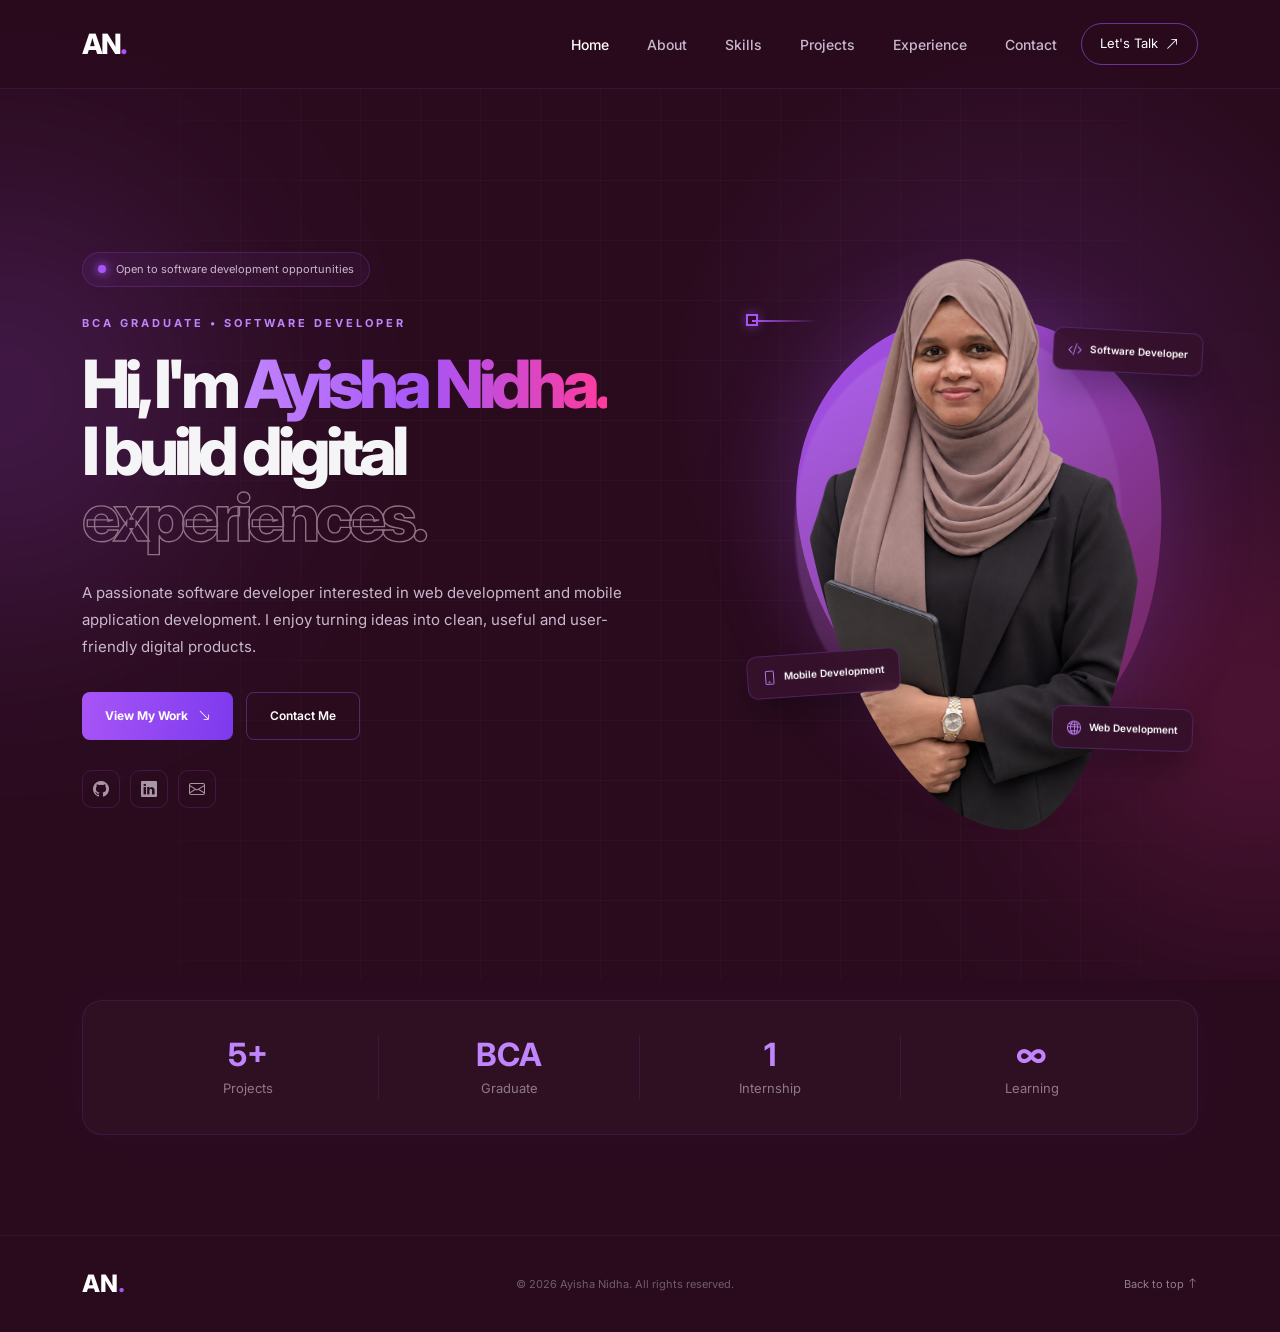
==== commit 4d143449: "Updated portfolio" ====
--- a/index.html
+++ b/index.html
@@ -1,1334 +1,384 @@
-<!DOCTYPE html>
-<html lang="en">
-
-<head>
-
-    <meta charset="UTF-8">
-
-    <meta name="viewport" content="width=device-width, initial-scale=1.0">
-
-    <title>Ayisha Nidha | Software Developer</title>
-
-
-    <!-- Bootstrap -->
-
-    <link
-        href="https://cdn.jsdelivr.net/npm/bootstrap@5.3.3/dist/css/bootstrap.min.css"
-        rel="stylesheet">
-
-
-    <!-- Bootstrap Icons -->
-
-    <link
-        rel="stylesheet"
-        href="https://cdn.jsdelivr.net/npm/bootstrap-icons@1.11.3/font/bootstrap-icons.min.css">
-
-
-    <!-- Google Font -->
-
-    <link
-        href="https://fonts.googleapis.com/css2?family=Inter:wght@300;400;500;600;700;800&display=swap"
-        rel="stylesheet">
-
-
-    <!-- CSS -->
-
-    <link rel="stylesheet" href="style.css">
-
-</head>
-
-
-<body>
-
-
-<!-- =====================================================
-     NAVBAR
-===================================================== -->
-
-<nav class="navbar navbar-expand-lg fixed-top">
-
-    <div class="container">
-
-        <a class="navbar-brand" href="#home">
-            AN<span>.</span>
-        </a>
-
-
-        <button
-            class="navbar-toggler"
-            type="button"
-            data-bs-toggle="collapse"
-            data-bs-target="#navbarNav">
-
-            <i class="bi bi-list"></i>
-
-        </button>
-
-
-        <div class="collapse navbar-collapse" id="navbarNav">
-
-            <ul class="navbar-nav ms-auto align-items-lg-center">
-
-                <li class="nav-item">
-                    <a class="nav-link active" href="#home">
-                        Home
-                    </a>
-                </li>
-
-                <li class="nav-item">
-                    <a class="nav-link" href="#about">
-                        About
-                    </a>
-                </li>
-
-                <li class="nav-item">
-                    <a class="nav-link" href="#skills">
-                        Skills
-                    </a>
-                </li>
-
-                <li class="nav-item">
-                    <a class="nav-link" href="#projects">
-                        Projects
-                    </a>
-                </li>
-
-                <li class="nav-item">
-                    <a class="nav-link" href="#experience">
-                        Experience
-                    </a>
-                </li>
-
-                <li class="nav-item">
-                    <a class="nav-link" href="#contact">
-                        Contact
-                    </a>
-                </li>
-
-                <li class="nav-item ms-lg-3">
-
-                    <a href="#contact" class="nav-talk">
-
-                        Let's Talk
-
-                        <i class="bi bi-arrow-up-right"></i>
-
-                    </a>
-
-                </li>
-
-            </ul>
-
-        </div>
-
-    </div>
-
-</nav>
-
-
-
-<!-- =====================================================
-     HOME
-===================================================== -->
-
-<section id="home" class="hero">
-
-    <div class="hero-grid"></div>
-
-    <div class="hero-glow hero-glow-one"></div>
-
-    <div class="hero-glow hero-glow-two"></div>
-
-
-    <div class="container">
-
-        <div class="row align-items-center min-vh-100">
-
-
-            <!-- LEFT -->
-
-            <div class="col-lg-7 hero-left">
-
-
-                <div class="available">
-
-                    <span class="pulse"></span>
-
-                    Open to software development opportunities
-
-                </div>
-
-
-                <p class="hero-small">
-
-                    BCA GRADUATE • SOFTWARE DEVELOPER
-
-                </p>
-
-
-                <h1>
-
-                    Hi, I'm
-
-                    <span class="gradient-text">
-                        Ayisha Nidha.
-                    </span>
-
-                    <br>
-
-                    I build digital
-
-                    <span class="outline-text">
-                        experiences.
-                    </span>
-
-                </h1>
-
-
-                <p class="hero-description">
-
-                    A passionate software developer interested in
-                    web development and mobile application development.
-                    I enjoy turning ideas into clean, useful and
-                    user-friendly digital products.
-
-                </p>
-
-
-                <div class="hero-buttons">
-
-
-                    <a href="#projects" class="btn-main">
-
-                        View My Work
-
-                        <i class="bi bi-arrow-down-right"></i>
-
-                    </a>
-
-
-                    <a href="#contact" class="btn-outline">
-
-                        Contact Me
-
-                    </a>
-
-
-                </div>
-
-
-                <div class="social-links">
-
-
-                    <!-- GitHub -->
-
-                    <a
-                        href="https://github.com/AyshaNidhaA"
-                        target="_blank"
-                        title="GitHub">
-
-                        <i class="bi bi-github"></i>
-
-                    </a>
-
-
-                    <!-- LinkedIn -->
-
-                    <a
-                        href="https://www.linkedin.com/in/ayisha-nidha-3877b5318/"
-                        target="_blank"
-                        title="LinkedIn">
-
-                        <i class="bi bi-linkedin"></i>
-
-                    </a>
-
-
-                    <!-- Email -->
-
-                    <a
-                        href="mailto:ayshaaaa212@gmail.com"
-                        title="Email">
-
-                        <i class="bi bi-envelope"></i>
-
-                    </a>
-
-
-                </div>
-
-
-            </div>
-
-
-
-            <!-- RIGHT -->
-
-            <div class="col-lg-5">
-
-
-                <div class="hero-profile">
-
-
-                    <div class="profile-shape shape-one"></div>
-
-                    <div class="profile-shape shape-two"></div>
-
-
-                    <div class="profile-image">
-
-                        <img
-                            src="./images/profile.png"
-                            alt="Ayisha Nidha">
-
-                    </div>
-
-
-                    <div class="profile-label label-one">
-
-                        <i class="bi bi-code-slash"></i>
-
-                        Software Developer
-
-                    </div>
-
-
-                    <div class="profile-label label-two">
-
-                        <i class="bi bi-phone"></i>
-
-                        Mobile Development
-
-                    </div>
-
-
-                    <div class="profile-label label-three">
-
-                        <i class="bi bi-globe2"></i>
-
-                        Web Development
-
-                    </div>
-
-
-                </div>
-
-            </div>
-
-
-        </div>
-
-    </div>
-
-</section>
-
-
-
-<!-- =====================================================
-     STATS
-===================================================== -->
-
-<section class="stats-section">
-
-    <div class="container">
-
-        <div class="stats-box">
-
-
-            <div class="stat">
-
-                <h3>5+</h3>
-
-                <p>Projects</p>
-
-            </div>
-
-
-            <div class="stat">
-
-                <h3>BCA</h3>
-
-                <p>Graduate</p>
-
-            </div>
-
-
-            <div class="stat">
-
-                <h3>1</h3>
-
-                <p>Internship</p>
-
-            </div>
-
-
-            <div class="stat">
-
-                <h3>∞</h3>
-
-                <p>Learning</p>
-
-            </div>
-
-
-        </div>
-
-    </div>
-
-</section>
-
-
-
-<!-- =====================================================
-     ABOUT
-===================================================== -->
-
-<section id="about" class="section">
-
-    <div class="container">
-
-
-        <div class="section-heading">
-
-            <span>01 — ABOUT ME</span>
-
-            <h2>
-
-                A little bit
-
-                <span>about me.</span>
-
-            </h2>
-
-        </div>
-
-
-        <div class="row align-items-center g-5">
-
-
-            <div class="col-lg-5">
-
-
-                <div class="about-card">
-
-
-                    <div class="about-icon">
-
-                        <i class="bi bi-person"></i>
-
-                    </div>
-
-
-                    <h3>
-
-                        Developer with a
-                        creative mindset.
-
-                    </h3>
-
-
-                    <p>
-
-                        I believe good software is not only about
-                        writing code. It is also about creating
-                        experiences that are simple, useful and
-                        enjoyable for people.
-
-                    </p>
-
-
-                </div>
-
-
-            </div>
-
-
-
-            <div class="col-lg-7">
-
-
-                <p class="about-text">
-
-                    I am a BCA graduate with a strong interest in
-                    software development. My learning journey has
-                    given me experience with web technologies,
-                    mobile application development and databases.
-
-                </p>
-
-
-                <p class="about-text">
-
-                    I have worked with technologies such as
-                    HTML, CSS, JavaScript, Bootstrap, Dart,
-                    Flutter and Supabase. I enjoy learning new
-                    technologies and building projects that help
-                    me improve my practical development skills.
-
-                </p>
-
-
-                <div class="about-details">
-
-
-                    <div>
-
-                        <span>Name</span>
-
-                        <strong>
-                            Ayisha Nidha
-                        </strong>
-
-                    </div>
-
-
-                    <div>
-
-                        <span>Degree</span>
-
-                        <strong>
-                            BCA Graduate
-                        </strong>
-
-                    </div>
-
-
-                    <div>
-
-                        <span>Focus</span>
-
-                        <strong>
-                            Software Development
-                        </strong>
-
-                    </div>
-
-
-                    <div>
-
-                        <span>Location</span>
-
-                        <strong>
-                            Kerala, India
-                        </strong>
-
-                    </div>
-
-
-                </div>
-
-
-            </div>
-
-
-        </div>
-
-    </div>
-
-</section>
-
-
-
-<!-- =====================================================
-     SKILLS
-===================================================== -->
-
-<section id="skills" class="section skills-section">
-
-    <div class="container">
-
-
-        <div class="section-heading">
-
-            <span>02 — SKILLS</span>
-
-            <h2>
-
-                Tools I use to
-
-                <span>build things.</span>
-
-            </h2>
-
-        </div>
-
-
-        <div class="row g-4">
-
-
-            <div class="col-md-6 col-lg-3">
-
-                <div class="skill-card">
-
-                    <div class="skill-icon">
-
-                        <i class="bi bi-window"></i>
-
-                    </div>
-
-                    <h4>Frontend</h4>
-
-
-                    <div class="skill-tags">
-
-                        <span>HTML</span>
-
-                        <span>CSS</span>
-
-                        <span>JavaScript</span>
-
-                        <span>Bootstrap</span>
-
-                    </div>
-
-                </div>
-
-            </div>
-
-
-
-            <div class="col-md-6 col-lg-3">
-
-                <div class="skill-card">
-
-                    <div class="skill-icon">
-
-                        <i class="bi bi-phone"></i>
-
-                    </div>
-
-                    <h4>Mobile</h4>
-
-
-                    <div class="skill-tags">
-
-                        <span>Dart</span>
-
-                        <span>Flutter</span>
-
-                        <span>UI Design</span>
-
-                    </div>
-
-                </div>
-
-            </div>
-
-
-
-            <div class="col-md-6 col-lg-3">
-
-                <div class="skill-card">
-
-                    <div class="skill-icon">
-
-                        <i class="bi bi-database"></i>
-
-                    </div>
-
-                    <h4>Database</h4>
-
-
-                    <div class="skill-tags">
-
-                        <span>Supabase</span>
-
-                        <span>SQL</span>
-
-                        <span>Authentication</span>
-
-                    </div>
-
-                </div>
-
-            </div>
-
-
-
-            <div class="col-md-6 col-lg-3">
-
-                <div class="skill-card">
-
-                    <div class="skill-icon">
-
-                        <i class="bi bi-tools"></i>
-
-                    </div>
-
-                    <h4>Tools</h4>
-
-
-                    <div class="skill-tags">
-
-                        <span>VS Code</span>
-
-                        <span>Git</span>
-
-                        <span>GitHub</span>
-
-                    </div>
-
-                </div>
-
-            </div>
-
-
-        </div>
-
-    </div>
-
-</section>
-
-
-
-<!-- =====================================================
-     PROJECTS
-===================================================== -->
-
-<section id="projects" class="section">
-
-    <div class="container">
-
-
-        <div class="section-heading">
-
-            <span>03 — PROJECTS</span>
-
-            <h2>
-
-                Things I've
-
-                <span>built.</span>
-
-            </h2>
-
-        </div>
-
-
-        <div class="row g-4">
-
-
-            <!-- PROJECT 1 -->
-
-            <div class="col-lg-7">
-
-                <div class="project-card featured-project">
-
-
-                    <div class="project-top">
-
-                        <span class="project-number">
-                            01
-                        </span>
-
-                        <span class="featured-label">
-                            Featured Project
-                        </span>
-
-                    </div>
-
-
-                    <div class="project-icon">
-
-                        <i class="bi bi-mortarboard"></i>
-
-                    </div>
-
-
-                    <h3>
-                        Upskill App
-                    </h3>
-
-
-                    <p>
-
-                        A learning and skill-development mobile
-                        application designed to help students
-                        improve their knowledge through learning
-                        resources, quizzes, scoring, gamification
-                        and leaderboards.
-
-                    </p>
-
-
-                    <div class="project-tech">
-
-                        <span>Flutter</span>
-
-                        <span>Dart</span>
-
-                        <span>Supabase</span>
-
-                        <span>Gamification</span>
-
-                    </div>
-
-
-                    <a href="#" class="project-link">
-
-                        View Project
-
-                        <i class="bi bi-arrow-up-right"></i>
-
-                    </a>
-
-
-                </div>
-
-            </div>
-
-
-
-            <!-- PROJECT 2 -->
-
-            <div class="col-lg-5">
-
-                <div class="project-card">
-
-
-                    <span class="project-number">
-                        02
-                    </span>
-
-
-                    <div class="project-icon">
-
-                        <i class="bi bi-controller"></i>
-
-                    </div>
-
-
-                    <h3>
-                        Fruit Rush Game
-                    </h3>
-
-
-                    <p>
-
-                        A browser-based fruit-catching game
-                        developed using HTML, CSS and JavaScript.
-
-                    </p>
-
-
-                    <div class="project-tech">
-
-                        <span>HTML</span>
-
-                        <span>CSS</span>
-
-                        <span>JavaScript</span>
-
-                    </div>
-
-
-                    <a href="#" class="project-link">
-
-                        View Project
-
-                        <i class="bi bi-arrow-up-right"></i>
-
-                    </a>
-
-                </div>
-
-            </div>
-
-
-
-            <!-- PROJECT 3 -->
-
-            <div class="col-lg-5">
-
-                <div class="project-card">
-
-
-                    <span class="project-number">
-                        03
-                    </span>
-
-
-                    <div class="project-icon">
-
-                        <i class="bi bi-grid-3x3"></i>
-
-                    </div>
-
-
-                    <h3>
-                        Tic-Tac-Toe
-                    </h3>
-
-
-                    <p>
-
-                        A simple interactive Tic-Tac-Toe game
-                        created using JavaScript DOM manipulation.
-
-                    </p>
-
-
-                    <div class="project-tech">
-
-                        <span>HTML</span>
-
-                        <span>CSS</span>
-
-                        <span>JavaScript</span>
-
-                    </div>
-
-
-                    <a href="#" class="project-link">
-
-                        View Project
-
-                        <i class="bi bi-arrow-up-right"></i>
-
-                    </a>
-
-                </div>
-
-            </div>
-
-
-
-              
-          
-
-
-
-            <!-- PROJECT 5 -->
-
-            <div class="col-lg-5">
-
-                <div class="project-card">
-
-
-                    <span class="project-number">
-                        05
-                    </span>
-
-
-                    <div class="project-icon">
-
-                        <i class="bi bi-calculator"></i>
-
-                    </div>
-
-
-                    <h3>
-                        Marksheet & Grade Calculator
-                    </h3>
-
-
-                    <p>
-
-                        A JavaScript project for calculating
-                        marks and displaying grades dynamically
-                        using DOM manipulation.
-
-                    </p>
-
-
-                    <div class="project-tech">
-
-                        <span>JavaScript</span>
-
-                        <span>DOM</span>
-
-                        <span>HTML</span>
-
-                    </div>
-
-                </div>
-
-            </div>
-
-
-        </div>
-
-    </div>
-
-</section>
-
-
-
-<!-- =====================================================
-     EXPERIENCE
-===================================================== -->
-
-<section id="experience" class="section experience-section">
-
-    <div class="container">
-
-
-        <div class="section-heading">
-
-            <span>04 — JOURNEY</span>
-
-            <h2>
-
-                Education &
-
-                <span>experience.</span>
-
-            </h2>
-
-        </div>
-
-
-        <div class="timeline">
-
-
-            <div class="timeline-item">
-
-                <div class="timeline-dot"></div>
-
-
-                <div class="timeline-content">
-
-                    <span class="timeline-date">
-                        EDUCATION
-                    </span>
-
-
-                    <h3>
-                        Bachelor of Computer Applications
-                    </h3>
-
-
-                    <h5>
-                        Safi Institute of Advanced Study
-                    </h5>
-
-
-                    <p>
-
-                        Completed BCA with a focus on computer
-                        applications, programming fundamentals,
-                        software development and practical
-                        project work.
-
-                    </p>
-
-                </div>
-
-            </div>
-
-
-
-            <div class="timeline-item">
-
-                <div class="timeline-dot"></div>
-
-
-                <div class="timeline-content">
-
-                    <span class="timeline-date">
-                        INTERNSHIP
-                    </span>
-
-
-                    <h3>
-                        Angular Internship
-                    </h3>
-
-
-                    <h5>
-                        Nest Digital
-                    </h5>
-
-
-                    <p>
-
-                        Gained practical exposure to Angular
-                        development and modern web application
-                        development practices.
-
-                    </p>
-
-                </div>
-
-            </div>
-
-
-        </div>
-
-    </div>
-
-</section>
-
-
-
-<!-- =====================================================
-     CERTIFICATE
-===================================================== -->
-
-<section class="certificate-section">
-
-    <div class="container">
-
-
-        <div class="certificate-card">
-
-
-            <div class="certificate-info">
-
-                <span>
-                    CERTIFICATION
-                </span>
-
-
-                <h3>
-                    Angular Internship Certificate
-                </h3>
-
-
-                <p>
-                    Nest Digital
-                </p>
-
-            </div>
-
-
-            <div class="certificate-right">
-
-
-                <div class="certificate-icon">
-
-                    <i class="bi bi-patch-check"></i>
-
-                </div>
-
-
-                <a
-                    href="./images/internship_nest.jfif"
-                    target="_blank"
-                    class="certificate-button">
-
-                    View Certificate
-
-                    <i class="bi bi-arrow-up-right"></i>
-
-                </a>
-
-
-            </div>
-
-
-        </div>
-
-    </div>
-
-</section>
-
-
-
-<!-- =====================================================
-     CONTACT
-===================================================== -->
-
-<section id="contact" class="section contact-section">
-
-    <div class="container">
-
-
-        <div class="contact-box">
-
-
-            <div class="contact-content">
-
-                <span class="contact-small">
-                    05 — CONTACT
-                </span>
-
-
-                <h2>
-
-                    Let's create
-
-                    something
-
-                    <span>great.</span>
-
-                </h2>
-
-
-                <p>
-
-                    I'm always interested in learning,
-                    building new projects and exploring
-                    opportunities in software development.
-
-                </p>
-
-
-                <a
-                    href="mailto:ayshaaaa212@gmail.com"
-                    class="email-link">
-
-                    ayshaaaa212@gmail.com
-
-                    <i class="bi bi-arrow-up-right"></i>
-
-                </a>
-
-            </div>
-
-
-
-            <div class="contact-details">
-
-
-                <!-- GitHub -->
-
-                <a
-                    href="https://github.com/AyshaNidhaA"
-                    target="_blank"
-                    class="contact-item">
-
-                    <div class="contact-icon">
-
-                        <i class="bi bi-github"></i>
-
-                    </div>
-
-
-                    <div>
-
-                        <small>GITHUB</small>
-
-                        <strong>
-                            GitHub
-                        </strong>
-
-                    </div>
-
-
-                    <i class="bi bi-arrow-up-right"></i>
-
-                </a>
-
-
-
-                <!-- LinkedIn -->
-
-                <a
-                    href="https://www.linkedin.com/in/ayisha-nidha-3877b5318/"
-                    target="_blank"
-                    class="contact-item">
-
-                    <div class="contact-icon">
-
-                        <i class="bi bi-linkedin"></i>
-
-                    </div>
-
-
-                    <div>
-
-                        <small>LINKEDIN</small>
-
-                        <strong>
-                            LinkedIn
-                        </strong>
-
-                    </div>
-
-
-                    <i class="bi bi-arrow-up-right"></i>
-
-                </a>
-
-
-
-                <!-- Email -->
-
-                <a
-                    href="mailto:ayshaaaa212@gmail.com"
-                    class="contact-item">
-
-                    <div class="contact-icon">
-
-                        <i class="bi bi-envelope"></i>
-
-                    </div>
-
-
-                    <div>
-
-                        <small>EMAIL</small>
-
-                        <strong>
-                            Send me an email
-                        </strong>
-
-                    </div>
-
-
-                    <i class="bi bi-arrow-up-right"></i>
-
-                </a>
-
-
-            </div>
-
-        </div>
-
-    </div>
-
-</section>
-
-
-
-<!-- =====================================================
-     FOOTER
-===================================================== -->
-
-<footer>
-
-    <div class="container">
-
-        <div class="footer-content">
-
-
-            <div class="footer-logo">
-
-                AN<span>.</span>
-
-            </div>
-
-
-            <p>
-                © 2026 Ayisha Nidha. All rights reserved.
-            </p>
-
-
-            <a href="#home">
-
-                Back to top
-
-                <i class="bi bi-arrow-up"></i>
-
-            </a>
-
-
-        </div>
-
-    </div>
-
-</footer>
-
-
-
-<!-- Bootstrap JS -->
-
-<script
-    src="https://cdn.jsdelivr.net/npm/bootstrap@5.3.3/dist/js/bootstrap.bundle.min.js">
-</script>
-
-
-</body>
-
+<!DOCTYPE html>
+<html lang="en">
+
+<head>
+
+    <meta charset="UTF-8">
+
+    <meta name="viewport" content="width=device-width, initial-scale=1.0">
+
+    <title>Ayisha Nidha | Software Developer</title>
+
+    <!-- Bootstrap -->
+
+    <link
+        href="https://cdn.jsdelivr.net/npm/bootstrap@5.3.3/dist/css/bootstrap.min.css"
+        rel="stylesheet">
+
+    <!-- Bootstrap Icons -->
+
+    <link
+        rel="stylesheet"
+        href="https://cdn.jsdelivr.net/npm/bootstrap-icons@1.11.3/font/bootstrap-icons.min.css">
+
+    <!-- Google Font -->
+
+    <link
+        href="https://fonts.googleapis.com/css2?family=Inter:wght@300;400;500;600;700;800&display=swap"
+        rel="stylesheet">
+
+    <!-- CSS -->
+
+    <link rel="stylesheet" href="style.css">
+
+</head>
+
+<body>
+
+<!-- =====================================================
+NAVBAR
+===================================================== -->
+
+<nav class="navbar navbar-expand-lg fixed-top">
+
+    <div class="container">
+
+        <a class="navbar-brand" href="index.html">
+            AN<span>.</span>
+        </a>
+
+        <button
+            class="navbar-toggler"
+            type="button"
+            data-bs-toggle="collapse"
+            data-bs-target="#navbarNav">
+
+            <i class="bi bi-list"></i>
+
+        </button>
+
+        <div class="collapse navbar-collapse" id="navbarNav">
+
+            <ul class="navbar-nav ms-auto align-items-lg-center">
+
+                <li class="nav-item">
+                    <a class="nav-link active" href="index.html">
+                        Home
+                    </a>
+                </li>
+
+                <li class="nav-item">
+                    <a class="nav-link" href="about.html">
+                        About
+                    </a>
+                </li>
+
+                <li class="nav-item">
+                    <a class="nav-link" href="skills.html">
+                        Skills
+                    </a>
+                </li>
+
+                <li class="nav-item">
+                    <a class="nav-link" href="projects.html">
+                        Projects
+                    </a>
+                </li>
+
+                <li class="nav-item">
+                    <a class="nav-link" href="experience.html">
+                        Experience
+                    </a>
+                </li>
+
+                <li class="nav-item">
+                    <a class="nav-link" href="contact.html">
+                        Contact
+                    </a>
+                </li>
+
+                <li class="nav-item ms-lg-3">
+
+                    <a href="contact.html" class="nav-talk">
+
+                        Let's Talk
+
+                        <i class="bi bi-arrow-up-right"></i>
+
+                    </a>
+
+                </li>
+
+            </ul>
+
+        </div>
+
+    </div>
+
+</nav>
+
+
+<!-- =====================================================
+HOME
+===================================================== -->
+
+<section id="home" class="hero">
+
+    <div class="hero-grid"></div>
+
+    <div class="hero-glow hero-glow-one"></div>
+
+    <div class="hero-glow hero-glow-two"></div>
+
+    <div class="container">
+
+        <div class="row align-items-center min-vh-100">
+
+            <!-- LEFT -->
+
+            <div class="col-lg-7 hero-left">
+
+                <div class="available">
+
+                    <span class="pulse"></span>
+
+                    Open to software development opportunities
+
+                </div>
+
+                <p class="hero-small">
+
+                    BCA GRADUATE • SOFTWARE DEVELOPER
+
+                </p>
+
+                <h1>
+
+                    Hi, I'm
+
+                    <span class="gradient-text">
+                        Ayisha Nidha.
+                    </span>
+
+                    <br>
+
+                    I build digital
+
+                    <span class="outline-text">
+                        experiences.
+                    </span>
+
+                </h1>
+
+                <p class="hero-description">
+
+                    A passionate software developer interested in
+                    web development and mobile application development.
+                    I enjoy turning ideas into clean, useful and
+                    user-friendly digital products.
+
+                </p>
+
+                <div class="hero-buttons">
+
+                    <a href="projects.html" class="btn-main">
+
+                        View My Work
+
+                        <i class="bi bi-arrow-down-right"></i>
+
+                    </a>
+
+                    <a href="contact.html" class="btn-outline">
+
+                        Contact Me
+
+                    </a>
+
+                </div>
+
+                <div class="social-links">
+
+                    <!-- GitHub -->
+
+                    <a
+                        href="https://github.com/AyshaNidhaA"
+                        target="_blank"
+                        title="GitHub">
+
+                        <i class="bi bi-github"></i>
+
+                    </a>
+
+                    <!-- LinkedIn -->
+
+                    <a
+                        href="https://www.linkedin.com/in/ayisha-nidha-3877b5318/"
+                        target="_blank"
+                        title="LinkedIn">
+
+                        <i class="bi bi-linkedin"></i>
+
+                    </a>
+
+                    <!-- Email -->
+
+                    <a
+                        href="mailto:ayshaaaa212@gmail.com"
+                        title="Email">
+
+                        <i class="bi bi-envelope"></i>
+
+                    </a>
+
+                </div>
+
+            </div>
+
+
+            <!-- RIGHT -->
+
+            <div class="col-lg-5">
+
+                <div class="hero-profile">
+
+                    <div class="profile-shape shape-one"></div>
+
+                    <div class="profile-shape shape-two"></div>
+
+                    <div class="profile-image">
+
+                        <img
+                            src="./images/profile.png"
+                            alt="Ayisha Nidha">
+
+                    </div>
+
+                    <div class="profile-label label-one">
+
+                        <i class="bi bi-code-slash"></i>
+
+                        Software Developer
+
+                    </div>
+
+                    <div class="profile-label label-two">
+
+                        <i class="bi bi-phone"></i>
+
+                        Mobile Development
+
+                    </div>
+
+                    <div class="profile-label label-three">
+
+                        <i class="bi bi-globe2"></i>
+
+                        Web Development
+
+                    </div>
+
+                </div>
+
+            </div>
+
+        </div>
+
+    </div>
+
+</section>
+
+
+<!-- =====================================================
+STATS
+===================================================== -->
+
+<section class="stats-section">
+
+    <div class="container">
+
+        <div class="stats-box">
+
+            <div class="stat">
+
+                <h3>5+</h3>
+
+                <p>Projects</p>
+
+            </div>
+
+            <div class="stat">
+
+                <h3>BCA</h3>
+
+                <p>Graduate</p>
+
+            </div>
+
+            <div class="stat">
+
+                <h3>1</h3>
+
+                <p>Internship</p>
+
+            </div>
+
+            <div class="stat">
+
+                <h3>∞</h3>
+
+                <p>Learning</p>
+
+            </div>
+
+        </div>
+
+    </div>
+
+</section>
+
+
+<!-- =====================================================
+FOOTER
+===================================================== -->
+
+<footer>
+
+    <div class="container">
+
+        <div class="footer-content">
+
+            <div class="footer-logo">
+
+                AN<span>.</span>
+
+            </div>
+
+            <p>
+                © 2026 Ayisha Nidha. All rights reserved.
+            </p>
+
+            <a href="#">
+
+                Back to top
+
+                <i class="bi bi-arrow-up"></i>
+
+            </a>
+
+        </div>
+
+    </div>
+
+</footer>
+
+
+<!-- Bootstrap JS -->
+
+<script
+src="https://cdn.jsdelivr.net/npm/bootstrap@5.3.3/dist/js/bootstrap.bundle.min.js">
+</script>
+
+</body>
+
 </html>
--- a/style.css
+++ b/style.css
@@ -1,1608 +1,1613 @@
-/* =====================================================
-   BASIC
-===================================================== */
-
-* {
-    margin: 0;
-    padding: 0;
-    box-sizing: border-box;
-}
-
-html {
-    scroll-behavior: smooth;
-}
-
-body {
-    background: #2A0B1E;
-    color: #ffffff;
-    font-family: "Inter", sans-serif;
-    overflow-x: hidden;
-}
-
-a {
-    text-decoration: none;
-}
-
-::selection {
-    background: #A855F7;
-    color: white;
-}
-
-
-/* =====================================================
-   NAVBAR
-===================================================== */
-
-.navbar {
-    padding: 18px 0;
-    background: rgba(42, 11, 30, 0.88);
-    backdrop-filter: blur(18px);
-    border-bottom: 1px solid rgba(168, 85, 247, 0.12);
-    z-index: 1000;
-}
-
-.navbar-brand {
-    font-size: 28px;
-    font-weight: 800;
-    color: white;
-    letter-spacing: -2px;
-}
-
-.navbar-brand span,
-.footer-logo span {
-    color: #A855F7;
-}
-
-.nav-link {
-    color: #C8B8CC !important;
-    font-size: 14px;
-    font-weight: 500;
-    margin-left: 22px;
-    transition: 0.3s;
-}
-
-.nav-link:hover,
-.nav-link.active {
-    color: #ffffff !important;
-}
-
-.nav-talk {
-    display: inline-flex;
-    align-items: center;
-    gap: 8px;
-    padding: 10px 18px;
-    border: 1px solid rgba(168, 85, 247, 0.55);
-    border-radius: 50px;
-    color: white;
-    font-size: 13px;
-    transition: 0.3s;
-}
-
-.nav-talk:hover {
-    background: #A855F7;
-    border-color: #A855F7;
-    color: white;
-    box-shadow: 0 0 25px rgba(168, 85, 247, 0.35);
-}
-
-.navbar-toggler {
-    border: 1px solid rgba(255,255,255,0.15);
-}
-
-.navbar-toggler i {
-    color: white;
-    font-size: 25px;
-}
-
-
-/* =====================================================
-   HERO
-===================================================== */
-
-.hero {
-    position: relative;
-    min-height: 100vh;
-    overflow: hidden;
-    padding-top: 80px;
-
-    background:
-        radial-gradient(
-            circle at 80% 40%,
-            rgba(168, 85, 247, 0.16),
-            transparent 30%
-        ),
-        #2A0B1E;
-}
-
-.hero-grid {
-    position: absolute;
-    inset: 0;
-
-    background-image:
-        linear-gradient(
-            rgba(255,255,255,0.025) 1px,
-            transparent 1px
-        ),
-        linear-gradient(
-            90deg,
-            rgba(255,255,255,0.025) 1px,
-            transparent 1px
-        );
-
-    background-size: 60px 60px;
-
-    mask-image:
-        linear-gradient(
-            to right,
-            transparent,
-            black 25%,
-            black 80%,
-            transparent
-        );
-
-    pointer-events: none;
-}
-
-.hero-glow {
-    position: absolute;
-    border-radius: 50%;
-    filter: blur(120px);
-    pointer-events: none;
-    opacity: 0.22;
-}
-
-.hero-glow-one {
-    width: 400px;
-    height: 400px;
-    background: #A855F7;
-    left: -200px;
-    top: 20%;
-}
-
-.hero-glow-two {
-    width: 350px;
-    height: 350px;
-    background: #FF3B9D;
-    right: -150px;
-    bottom: 10%;
-}
-
-
-/* =====================================================
-   HERO LEFT
-===================================================== */
-
-.hero-left {
-    position: relative;
-    z-index: 5;
-}
-
-.available {
-    display: inline-flex;
-    align-items: center;
-    gap: 10px;
-    padding: 8px 15px;
-    border: 1px solid rgba(168, 85, 247, 0.20);
-    border-radius: 50px;
-    background: rgba(168, 85, 247, 0.06);
-    color: #C8B8CC;
-    font-size: 11px;
-    margin-bottom: 28px;
-}
-
-.pulse {
-    width: 8px;
-    height: 8px;
-    border-radius: 50%;
-    background: #A855F7;
-
-    box-shadow:
-        0 0 8px #A855F7,
-        0 0 18px rgba(168,85,247,0.8);
-}
-
-.hero-small {
-    color: #C084FC;
-    font-size: 11px;
-    letter-spacing: 3px;
-    font-weight: 700;
-    margin-bottom: 20px;
-}
-
-
-/* =====================================================
-   HERO HEADING
-===================================================== */
-
-.hero h1 {
-    font-size: clamp(40px, 5.2vw, 72px);
-    line-height: 1;
-    letter-spacing: -5px;
-    font-weight: 800;
-    max-width: 850px;
-    color: #f5f5f7;
-    margin: 0;
-}
-
-.gradient-text {
-    background:
-        linear-gradient(
-            90deg,
-            #C084FC,
-            #A855F7,
-            #FF3B9D
-        );
-
-    -webkit-background-clip: text;
-    -webkit-text-fill-color: transparent;
-}
-
-.outline-text {
-    color: transparent;
-    -webkit-text-stroke: 1.4px #8E7185;
-}
-
-
-/* =====================================================
-   DESCRIPTION
-===================================================== */
-
-.hero-description {
-    max-width: 570px;
-    color: #C8B8CC;
-    font-size: 15px;
-    line-height: 1.8;
-    margin-top: 28px;
-}
-
-
-/* =====================================================
-   BUTTONS
-===================================================== */
-
-.hero-buttons {
-    display: flex;
-    gap: 13px;
-    margin-top: 32px;
-}
-
-.btn-main {
-    display: inline-flex;
-    align-items: center;
-    gap: 10px;
-    padding: 14px 23px;
-    border-radius: 8px;
-
-    background:
-        linear-gradient(
-            100deg,
-            #A855F7,
-            #7C3AED
-        );
-
-    color: white;
-    font-size: 12px;
-    font-weight: 700;
-    transition: 0.3s;
-}
-
-.btn-main:hover {
-    color: white;
-    transform: translateY(-3px);
-
-    box-shadow:
-        0 12px 35px
-        rgba(168,85,247,0.40);
-}
-
-.btn-outline {
-    display: inline-flex;
-    align-items: center;
-    padding: 14px 23px;
-    border-radius: 8px;
-
-    border: 1px solid rgba(168,85,247,0.35);
-
-    color: white;
-    font-size: 12px;
-    font-weight: 600;
-    transition: 0.3s;
-}
-
-.btn-outline:hover {
-    background: rgba(168,85,247,0.10);
-    border-color: #A855F7;
-    color: white;
-    transform: translateY(-3px);
-
-    box-shadow:
-        0 8px 25px
-        rgba(168,85,247,0.15);
-}
-
-
-/* =====================================================
-   SOCIAL
-===================================================== */
-
-.social-links {
-    display: flex;
-    gap: 10px;
-    margin-top: 30px;
-}
-
-.social-links a {
-    width: 38px;
-    height: 38px;
-
-    display: flex;
-    align-items: center;
-    justify-content: center;
-
-    border-radius: 10px;
-
-    border: 1px solid rgba(168,85,247,0.18);
-
-    color: #A995A8;
-    transition: 0.3s;
-}
-
-.social-links a:hover {
-    color: white;
-    border-color: #A855F7;
-    background: rgba(168,85,247,0.12);
-
-    transform: translateY(-4px);
-
-    box-shadow:
-        0 8px 25px
-        rgba(168,85,247,0.18);
-}
-
-
-/* =====================================================
-   PROFILE AREA
-===================================================== */
-
-.hero-profile {
-    position: relative;
-    height: 600px;
-
-    display: flex;
-    align-items: center;
-    justify-content: center;
-}
-
-
-/* =====================================================
-   ABSTRACT BURGUNDY + PURPLE SHAPES
-===================================================== */
-
-.profile-shape {
-    position: absolute;
-    z-index: 1;
-    transition: 0.5s;
-}
-
-.shape-one {
-    width: 365px;
-    height: 430px;
-
-    background:
-        linear-gradient(
-            145deg,
-            #A855F7,
-            #6D214F
-        );
-
-    border-radius:
-        48% 52% 43% 57%
-        /
-        43% 40% 60% 57%;
-
-    transform:
-        rotate(-7deg)
-        translateX(10px);
-
-    box-shadow:
-        0 0 90px
-        rgba(168,85,247,0.25);
-}
-
-.shape-two {
-    width: 330px;
-    height: 395px;
-
-    background:
-        linear-gradient(
-            145deg,
-            rgba(192,132,252,0.55),
-            rgba(112,32,78,0.35)
-        );
-
-    border-radius:
-        55% 45% 50% 50%
-        /
-        45% 55% 45% 55%;
-
-    transform:
-        rotate(10deg)
-        translateX(-15px);
-
-    filter: blur(1px);
-    opacity: 0.7;
-}
-
-
-/* =====================================================
-   PROFILE IMAGE
-===================================================== */
-
-.profile-image {
-    position: relative;
-    width: 365px;
-    height: 600px;
-
-    z-index: 3;
-
-    display: flex;
-    align-items: flex-end;
-    justify-content: center;
-
-    overflow: hidden;
-
-    border-radius:
-        48% 52% 38% 62%
-        /
-        18% 20% 80% 82%;
-}
-
-.profile-image img {
-    width: 100%;
-    height: 100%;
-
-    object-fit: cover;
-    object-position: center top;
-
-    display: block;
-}
-
-
-/* =====================================================
-   FLOATING PROFILE LABELS
-===================================================== */
-
-.profile-label {
-    position: absolute;
-    z-index: 5;
-
-    display: flex;
-    align-items: center;
-    gap: 8px;
-
-    padding: 10px 14px;
-
-    border-radius: 10px;
-
-    background: rgba(53,16,43,0.90);
-
-    border: 1px solid rgba(168,85,247,0.25);
-
-    backdrop-filter: blur(15px);
-
-    color: white;
-
-    font-size: 10px;
-    font-weight: 600;
-
-    box-shadow:
-        0 15px 35px
-        rgba(0,0,0,0.30);
-}
-
-.profile-label i {
-    color: #C084FC;
-    font-size: 14px;
-}
-
-.label-one {
-    top: 100px;
-    right: -5px;
-    transform: rotate(3deg);
-}
-
-.label-two {
-    bottom: 135px;
-    left: 0;
-    transform: rotate(-4deg);
-}
-
-.label-three {
-    bottom: 80px;
-    right: 5px;
-    transform: rotate(2deg);
-}
-
-
-/* =====================================================
-   PROFILE DECORATION
-===================================================== */
-
-.hero-profile::before {
-    content: "";
-
-    position: absolute;
-
-    width: 65px;
-    height: 2px;
-
-    background:
-        linear-gradient(
-            90deg,
-            #A855F7,
-            transparent
-        );
-
-    top: 90px;
-    left: 5px;
-
-    z-index: 4;
-}
-
-.hero-profile::after {
-    content: "";
-
-    position: absolute;
-
-    width: 12px;
-    height: 12px;
-
-    border: 2px solid #A855F7;
-
-    top: 84px;
-    left: -1px;
-
-    z-index: 4;
-
-    box-shadow:
-        0 0 12px
-        rgba(168,85,247,0.5);
-}
-
-
-/* =====================================================
-   STATS
-===================================================== */
-
-.stats-section {
-    padding: 20px 0 100px;
-}
-
-.stats-box {
-    display: grid;
-    grid-template-columns: repeat(4, 1fr);
-
-    padding: 35px;
-
-    border-radius: 20px;
-
-    border: 1px solid rgba(168,85,247,0.12);
-
-    background:
-        rgba(255,255,255,0.025);
-
-    box-shadow:
-        0 0 40px
-        rgba(168,85,247,0.04);
-}
-
-.stat {
-    text-align: center;
-
-    border-right:
-        1px solid rgba(168,85,247,0.12);
-}
-
-.stat:last-child {
-    border: none;
-}
-
-.stat h3 {
-    font-size: 32px;
-    font-weight: 700;
-    margin-bottom: 5px;
-
-    color: #C084FC;
-}
-
-.stat p {
-    color: #8E788A;
-    margin: 0;
-    font-size: 13px;
-}
-
-
-/* =====================================================
-   COMMON SECTIONS
-===================================================== */
-
-.section {
-    padding: 110px 0;
-}
-
-.section-heading {
-    margin-bottom: 65px;
-}
-
-.section-heading > span {
-    color: #C084FC;
-    font-size: 11px;
-    font-weight: 700;
-    letter-spacing: 3px;
-}
-
-.section-heading h2 {
-    font-size: clamp(35px, 5vw, 55px);
-    letter-spacing: -3px;
-    font-weight: 750;
-    margin-top: 15px;
-}
-
-.section-heading h2 span {
-    color: #9B7F92;
-}
-
-
-/* =====================================================
-   ABOUT
-===================================================== */
-
-.about-card {
-    padding: 45px;
-
-    border-radius: 25px;
-
-    border: 1px solid rgba(168,85,247,0.16);
-
-    background:
-        linear-gradient(
-            145deg,
-            rgba(168,85,247,0.12),
-            rgba(53,16,43,0.45)
-        );
-
-    box-shadow:
-        0 0 45px
-        rgba(168,85,247,0.04);
-}
-
-.about-icon {
-    width: 55px;
-    height: 55px;
-
-    display: flex;
-    align-items: center;
-    justify-content: center;
-
-    border-radius: 15px;
-
-    background: rgba(168,85,247,0.14);
-
-    color: #C084FC;
-
-    font-size: 23px;
-
-    margin-bottom: 30px;
-
-    box-shadow:
-        0 0 25px
-        rgba(168,85,247,0.10);
-}
-
-.about-card h3 {
-    font-size: 27px;
-    line-height: 1.3;
-    margin-bottom: 20px;
-}
-
-.about-card p,
-.about-text {
-    color: #BFAFBB;
-    line-height: 1.9;
-    font-size: 15px;
-}
-
-.about-text {
-    margin-bottom: 22px;
-}
-
-.about-details {
-    display: grid;
-    grid-template-columns: repeat(2, 1fr);
-    gap: 20px;
-    margin-top: 35px;
-}
-
-.about-details div {
-    padding-bottom: 15px;
-
-    border-bottom:
-        1px solid rgba(168,85,247,0.13);
-}
-
-.about-details span {
-    display: block;
-
-    color: #806A78;
-
-    font-size: 11px;
-
-    text-transform: uppercase;
-
-    letter-spacing: 1px;
-
-    margin-bottom: 5px;
-}
-
-.about-details strong {
-    font-size: 14px;
-}
-
-
-/* =====================================================
-   SKILLS
-===================================================== */
-
-.skills-section,
-.experience-section,
-.certificate-section {
-    background: #35102B;
-}
-
-.skill-card {
-    height: 100%;
-
-    padding: 30px;
-
-    border-radius: 20px;
-
-    border:
-        1px solid rgba(168,85,247,0.12);
-
-    background:
-        rgba(42,11,30,0.65);
-
-    transition: 0.35s;
-}
-
-.skill-card:hover {
-    transform: translateY(-8px);
-
-    border-color:
-        rgba(168,85,247,0.55);
-
-    background:
-        rgba(168,85,247,0.07);
-
-    box-shadow:
-        0 15px 40px
-        rgba(168,85,247,0.10);
-}
-
-.skill-icon {
-    width: 50px;
-    height: 50px;
-
-    border-radius: 14px;
-
-    display: flex;
-    align-items: center;
-    justify-content: center;
-
-    background:
-        rgba(168,85,247,0.14);
-
-    color: #C084FC;
-
-    font-size: 21px;
-
-    margin-bottom: 25px;
-}
-
-.skill-card h4 {
-    font-size: 18px;
-    margin-bottom: 20px;
-}
-
-.skill-tags {
-    display: flex;
-    flex-wrap: wrap;
-    gap: 8px;
-}
-
-.skill-tags span,
-.project-tech span {
-    padding: 6px 10px;
-
-    border-radius: 6px;
-
-    background:
-        rgba(168,85,247,0.08);
-
-    color: #B7A4B2;
-
-    font-size: 10px;
-
-    border:
-        1px solid rgba(168,85,247,0.08);
-}
-
-
-/* =====================================================
-   PROJECTS
-===================================================== */
-
-.project-card {
-    height: 100%;
-
-    position: relative;
-
-    padding: 35px;
-
-    border-radius: 24px;
-
-    border:
-        1px solid rgba(168,85,247,0.12);
-
-    background: #2F0E24;
-
-    overflow: hidden;
-
-    transition: 0.35s;
-}
-
-.project-card::before {
-    content: "";
-
-    position: absolute;
-
-    width: 180px;
-    height: 180px;
-
-    border-radius: 50%;
-
-    background: #A855F7;
-
-    filter: blur(100px);
-
-    opacity: 0;
-
-    right: -70px;
-    top: -70px;
-
-    transition: 0.4s;
-}
-
-.project-card:hover {
-    transform: translateY(-8px);
-
-    border-color:
-        rgba(168,85,247,0.45);
-
-    box-shadow:
-        0 15px 40px
-        rgba(168,85,247,0.08);
-}
-
-.project-card:hover::before {
-    opacity: 0.22;
-}
-
-.featured-project {
-    background:
-        linear-gradient(
-            135deg,
-            rgba(168,85,247,0.16),
-            #2F0E24 60%
-        );
-}
-
-.project-top {
-    display: flex;
-    justify-content: space-between;
-}
-
-.project-number {
-    color: #765F70;
-    font-size: 12px;
-    font-weight: 700;
-}
-
-.featured-label {
-    padding: 5px 10px;
-
-    border-radius: 50px;
-
-    background:
-        rgba(168,85,247,0.15);
-
-    color: #C084FC;
-
-    font-size: 9px;
-
-    text-transform: uppercase;
-
-    letter-spacing: 1px;
-
-    border:
-        1px solid rgba(168,85,247,0.18);
-}
-
-.project-icon {
-    width: 55px;
-    height: 55px;
-
-    display: flex;
-    align-items: center;
-    justify-content: center;
-
-    margin: 35px 0 25px;
-
-    border-radius: 15px;
-
-    background:
-        rgba(168,85,247,0.14);
-
-    color: #C084FC;
-
-    font-size: 23px;
-}
-
-.project-card h3 {
-    font-size: 25px;
-    margin-bottom: 15px;
-}
-
-.project-card p {
-    color: #A993A3;
-
-    font-size: 14px;
-
-    line-height: 1.8;
-
-    max-width: 650px;
-}
-
-.project-tech {
-    display: flex;
-    flex-wrap: wrap;
-    gap: 7px;
-    margin-top: 22px;
-}
-
-.project-link {
-    display: inline-flex;
-
-    align-items: center;
-
-    gap: 8px;
-
-    color: white;
-
-    font-size: 12px;
-
-    font-weight: 600;
-
-    margin-top: 25px;
-
-    transition: 0.3s;
-}
-
-.project-link:hover {
-    color: #C084FC;
-    gap: 13px;
-}
-
-
-/* =====================================================
-   TIMELINE
-===================================================== */
-
-.timeline {
-    max-width: 900px;
-
-    position: relative;
-
-    margin-left: 20px;
-}
-
-.timeline::before {
-    content: "";
-
-    position: absolute;
-
-    left: 6px;
-    top: 0;
-
-    width: 1px;
-    height: 100%;
-
-    background:
-        rgba(168,85,247,0.18);
-}
-
-.timeline-item {
-    position: relative;
-
-    padding-left: 50px;
-    padding-bottom: 70px;
-}
-
-.timeline-item:last-child {
-    padding-bottom: 0;
-}
-
-.timeline-dot {
-    position: absolute;
-
-    left: 0;
-    top: 3px;
-
-    width: 13px;
-    height: 13px;
-
-    border-radius: 50%;
-
-    background: #A855F7;
-
-    box-shadow:
-        0 0 20px
-        rgba(168,85,247,0.8);
-}
-
-.timeline-date {
-    color: #C084FC;
-
-    font-size: 10px;
-
-    letter-spacing: 2px;
-
-    font-weight: 700;
-}
-
-.timeline-content h3 {
-    font-size: 25px;
-    margin: 12px 0 5px;
-}
-
-.timeline-content h5 {
-    color: #A28C9C;
-
-    font-size: 14px;
-
-    font-weight: 500;
-}
-
-.timeline-content p {
-    max-width: 650px;
-
-    color: #998492;
-
-    font-size: 14px;
-
-    line-height: 1.8;
-
-    margin-top: 15px;
-}
-
-
-/* =====================================================
-   CERTIFICATE
-===================================================== */
-
-.certificate-section {
-    padding: 30px 0 100px;
-}
-
-.certificate-card {
-    padding: 30px;
-
-    display: flex;
-
-    align-items: center;
-
-    justify-content: space-between;
-
-    gap: 30px;
-
-    border-radius: 20px;
-
-    border:
-        1px solid rgba(168,85,247,0.14);
-
-    background:
-        rgba(42,11,30,0.65);
-}
-
-.certificate-card span {
-    color: #C084FC;
-
-    font-size: 10px;
-
-    letter-spacing: 2px;
-}
-
-.certificate-card h3 {
-    margin: 8px 0 5px;
-
-    font-size: 20px;
-}
-
-.certificate-card p {
-    color: #998492;
-    margin: 0;
-}
-
-.certificate-right {
-    display: flex;
-    align-items: center;
-    gap: 25px;
-}
-
-.certificate-icon {
-    font-size: 40px;
-
-    color: #A855F7;
-
-    filter:
-        drop-shadow(
-            0 0 10px
-            rgba(168,85,247,0.45)
-        );
-}
-
-.certificate-button {
-    display: inline-flex;
-
-    align-items: center;
-
-    gap: 8px;
-
-    padding: 11px 16px;
-
-    border-radius: 8px;
-
-    border:
-        1px solid rgba(168,85,247,0.55);
-
-    color: white;
-
-    font-size: 11px;
-
-    font-weight: 600;
-
-    transition: 0.3s;
-}
-
-.certificate-button:hover {
-    background: #A855F7;
-
-    border-color: #A855F7;
-
-    color: white;
-
-    transform: translateY(-2px);
-
-    box-shadow:
-        0 10px 25px
-        rgba(168,85,247,0.25);
-}
-
-
-/* =====================================================
-   CONTACT
-===================================================== */
-
-.contact-box {
-    padding: 65px;
-
-    border-radius: 30px;
-
-    border:
-        1px solid rgba(168,85,247,0.15);
-
-    background:
-        radial-gradient(
-            circle at 0% 100%,
-            rgba(168,85,247,0.20),
-            transparent 35%
-        ),
-        #2F0E24;
-
-    display: grid;
-
-    grid-template-columns: 1fr 0.8fr;
-
-    gap: 70px;
-}
-
-.contact-content h2 {
-    font-size: clamp(40px, 5vw, 65px);
-
-    letter-spacing: -4px;
-
-    line-height: 1.05;
-
-    margin: 25px 0;
-}
-
-.contact-small {
-    color: #C084FC;
-
-    font-size: 11px;
-
-    letter-spacing: 3px;
-}
-
-.contact-content h2 span {
-    color: #A855F7;
-}
-
-.contact-content p {
-    color: #A993A3;
-
-    line-height: 1.8;
-
-    max-width: 500px;
-}
-
-.email-link {
-    display: inline-flex;
-
-    align-items: center;
-
-    gap: 10px;
-
-    color: white;
-
-    font-size: 15px;
-
-    margin-top: 25px;
-
-    border-bottom:
-        1px solid rgba(168,85,247,0.35);
-
-    padding-bottom: 8px;
-
-    transition: 0.3s;
-}
-
-.email-link:hover {
-    color: #C084FC;
-}
-
-.contact-details {
-    display: flex;
-
-    flex-direction: column;
-
-    justify-content: center;
-
-    gap: 12px;
-}
-
-.contact-item {
-    display: flex;
-
-    align-items: center;
-
-    gap: 15px;
-
-    padding: 17px;
-
-    border-radius: 15px;
-
-    border:
-        1px solid rgba(168,85,247,0.10);
-
-    color: white;
-
-    transition: 0.3s;
-}
-
-.contact-item:hover {
-    border-color:
-        rgba(168,85,247,0.45);
-
-    transform: translateX(5px);
-
-    background:
-        rgba(168,85,247,0.05);
-}
-
-.contact-icon {
-    width: 42px;
-    height: 42px;
-
-    display: flex;
-
-    align-items: center;
-    justify-content: center;
-
-    border-radius: 11px;
-
-    background:
-        rgba(168,85,247,0.13);
-
-    color: #C084FC;
-}
-
-.contact-item div:nth-child(2) {
-    flex: 1;
-}
-
-.contact-item small {
-    display: block;
-
-    color: #75606F;
-
-    font-size: 8px;
-
-    letter-spacing: 1px;
-}
-
-.contact-item strong {
-    font-size: 12px;
-}
-
-
-/* =====================================================
-   FOOTER
-===================================================== */
-
-footer {
-    padding: 30px 0;
-
-    border-top:
-        1px solid rgba(168,85,247,0.10);
-}
-
-.footer-content {
-    display: flex;
-
-    align-items: center;
-
-    justify-content: space-between;
-}
-
-.footer-logo {
-    font-size: 24px;
-
-    font-weight: 800;
-}
-
-.footer-content p {
-    color: #705D69;
-
-    font-size: 11px;
-
-    margin: 0;
-}
-
-.footer-content a {
-    color: #917D8A;
-
-    font-size: 11px;
-}
-
-.footer-content a:hover {
-    color: #C084FC;
-}
-
-
-/* =====================================================
-   TABLET
-===================================================== */
-
-@media (max-width: 991px) {
-
-    .navbar-nav {
-        padding-top: 20px;
-    }
-
-    .nav-link {
-        margin-left: 0;
-        padding: 10px 0;
-    }
-
-    .nav-talk {
-        margin-top: 10px;
-    }
-
-    .hero {
-        padding-top: 120px;
-    }
-
-    .hero-left {
-        text-align: center;
-    }
-
-    .hero-description {
-        margin-left: auto;
-        margin-right: auto;
-    }
-
-    .hero-buttons,
-    .social-links {
-        justify-content: center;
-    }
-
-    .hero-profile {
-        height: 500px;
-        margin-top: 20px;
-    }
-
-    .stats-box {
-        grid-template-columns: repeat(2, 1fr);
-        gap: 25px;
-    }
-
-    .stat:nth-child(2) {
-        border-right: none;
-    }
-
-    .stat:nth-child(1),
-    .stat:nth-child(2) {
-        padding-bottom: 20px;
-
-        border-bottom:
-            1px solid rgba(168,85,247,0.12);
-    }
-
-    .contact-box {
-        grid-template-columns: 1fr;
-    }
-}
-
-
-/* =====================================================
-   MOBILE
-===================================================== */
-
-@media (max-width: 767px) {
-
-    .section {
-        padding: 80px 0;
-    }
-
-    .section-heading {
-        margin-bottom: 40px;
-    }
-
-    .hero h1 {
-        font-size: 48px;
-        letter-spacing: -3px;
-    }
-
-    .hero-profile {
-        height: 460px;
-    }
-
-    .profile-shape {
-        transform: scale(0.82);
-    }
-
-    .shape-one {
-        width: 340px;
-        height: 400px;
-    }
-
-    .shape-two {
-        width: 310px;
-        height: 370px;
-    }
-
-    .profile-image {
-        width: 340px;
-        height: 450px;
-    }
-
-    .label-one {
-        right: 0;
-        top: 70px;
-    }
-
-    .label-two {
-        left: 0;
-        bottom: 105px;
-    }
-
-    .label-three {
-        right: 0;
-        bottom: 60px;
-    }
-
-    .about-details {
-        grid-template-columns: 1fr;
-    }
-
-    .contact-box {
-        padding: 35px 25px;
-        gap: 40px;
-    }
-
-    .contact-content h2 {
-        letter-spacing: -2px;
-    }
-
-    .footer-content {
-        flex-direction: column;
-        gap: 15px;
-        text-align: center;
-    }
-
-    .certificate-card {
-        flex-direction: column;
-        align-items: flex-start;
-    }
-
-    .certificate-right {
-        width: 100%;
-        justify-content: space-between;
-    }
-}
-
-
-/* =====================================================
-   SMALL MOBILE
-===================================================== */
-
-@media (max-width: 480px) {
-
-    .hero h1 {
-        font-size: 41px;
-    }
-
-    .hero-small {
-        font-size: 9px;
-        letter-spacing: 2px;
-    }
-
-    .hero-description {
-        font-size: 14px;
-    }
-
-    .hero-buttons {
-        flex-direction: column;
-    }
-
-    .btn-main,
-    .btn-outline {
-        width: 100%;
-        justify-content: center;
-    }
-
-    .hero-profile {
-        transform: scale(0.88);
-
-        margin-left: -20px;
-        margin-right: -20px;
-    }
-
-    .stats-box {
-        padding: 25px 15px;
-    }
-
-    .section-heading h2 {
-        letter-spacing: -2px;
-    }
-
-    .certificate-right {
-        gap: 15px;
-    }
-
-    .certificate-button {
-        padding: 10px 12px;
-        font-size: 10px;
-    }
-}
+/* =====================================================
+BASIC
+===================================================== */
+
+* {
+    margin: 0;
+    padding: 0;
+    box-sizing: border-box;
+}
+
+html {
+    scroll-behavior: smooth;
+}
+
+body {
+    background: #2A0B1E;
+    color: #ffffff;
+    font-family: "Inter", sans-serif;
+    overflow-x: hidden;
+}
+
+a {
+    text-decoration: none;
+}
+
+::selection {
+    background: #A855F7;
+    color: white;
+}
+
+
+/* =====================================================
+NAVBAR
+===================================================== */
+
+.navbar {
+    padding: 18px 0;
+    background: rgba(42, 11, 30, 0.88);
+    backdrop-filter: blur(18px);
+    border-bottom: 1px solid rgba(168, 85, 247, 0.12);
+    z-index: 1000;
+}
+
+.navbar-brand {
+    font-size: 28px;
+    font-weight: 800;
+    color: white;
+    letter-spacing: -2px;
+}
+
+.navbar-brand span,
+.footer-logo span {
+    color: #A855F7;
+}
+
+.nav-link {
+    color: #C8B8CC !important;
+    font-size: 14px;
+    font-weight: 500;
+    margin-left: 22px;
+    transition: 0.3s;
+}
+
+.nav-link:hover,
+.nav-link.active {
+    color: #ffffff !important;
+}
+
+.nav-talk {
+    display: inline-flex;
+    align-items: center;
+    gap: 8px;
+    padding: 10px 18px;
+    border: 1px solid rgba(168, 85, 247, 0.55);
+    border-radius: 50px;
+    color: white;
+    font-size: 13px;
+    transition: 0.3s;
+}
+
+.nav-talk:hover {
+    background: #A855F7;
+    border-color: #A855F7;
+    color: white;
+    box-shadow: 0 0 25px rgba(168, 85, 247, 0.35);
+}
+
+.navbar-toggler {
+    border: 1px solid rgba(255,255,255,0.15);
+}
+
+.navbar-toggler i {
+    color: white;
+    font-size: 25px;
+}
+
+
+/* =====================================================
+HERO
+===================================================== */
+
+.hero {
+    position: relative;
+    min-height: 100vh;
+    overflow: hidden;
+    padding-top: 80px;
+
+    background:
+        radial-gradient(
+            circle at 80% 40%,
+            rgba(168, 85, 247, 0.16),
+            transparent 30%
+        ),
+        #2A0B1E;
+}
+
+.hero-grid {
+    position: absolute;
+    inset: 0;
+
+    background-image:
+        linear-gradient(
+            rgba(255,255,255,0.025) 1px,
+            transparent 1px
+        ),
+        linear-gradient(
+            90deg,
+            rgba(255,255,255,0.025) 1px,
+            transparent 1px
+        );
+
+    background-size: 60px 60px;
+
+    mask-image:
+        linear-gradient(
+            to right,
+            transparent,
+            black 25%,
+            black 80%,
+            transparent
+        );
+
+    pointer-events: none;
+}
+
+.hero-glow {
+    position: absolute;
+    border-radius: 50%;
+    filter: blur(120px);
+    pointer-events: none;
+    opacity: 0.22;
+}
+
+.hero-glow-one {
+    width: 400px;
+    height: 400px;
+    background: #A855F7;
+    left: -200px;
+    top: 20%;
+}
+
+.hero-glow-two {
+    width: 350px;
+    height: 350px;
+    background: #FF3B9D;
+    right: -150px;
+    bottom: 10%;
+}
+
+
+/* =====================================================
+HERO LEFT
+===================================================== */
+
+.hero-left {
+    position: relative;
+    z-index: 5;
+}
+
+.available {
+    display: inline-flex;
+    align-items: center;
+    gap: 10px;
+    padding: 8px 15px;
+    border: 1px solid rgba(168, 85, 247, 0.20);
+    border-radius: 50px;
+    background: rgba(168, 85, 247, 0.06);
+    color: #C8B8CC;
+    font-size: 11px;
+    margin-bottom: 28px;
+}
+
+.pulse {
+    width: 8px;
+    height: 8px;
+    border-radius: 50%;
+    background: #A855F7;
+
+    box-shadow:
+        0 0 8px #A855F7,
+        0 0 18px rgba(168,85,247,0.8);
+}
+
+.hero-small {
+    color: #C084FC;
+    font-size: 11px;
+    letter-spacing: 3px;
+    font-weight: 700;
+    margin-bottom: 20px;
+}
+
+
+/* =====================================================
+HERO HEADING
+===================================================== */
+
+.hero h1 {
+    font-size: clamp(40px, 5.2vw, 72px);
+    line-height: 1;
+    letter-spacing: -5px;
+    font-weight: 800;
+    max-width: 850px;
+    color: #f5f5f7;
+    margin: 0;
+}
+
+.gradient-text {
+    background:
+        linear-gradient(
+            90deg,
+            #C084FC,
+            #A855F7,
+            #FF3B9D
+        );
+
+    -webkit-background-clip: text;
+    -webkit-text-fill-color: transparent;
+}
+
+.outline-text {
+    color: transparent;
+    -webkit-text-stroke: 1.4px #8E7185;
+}
+
+
+/* =====================================================
+DESCRIPTION
+===================================================== */
+
+.hero-description {
+    max-width: 570px;
+    color: #C8B8CC;
+    font-size: 15px;
+    line-height: 1.8;
+    margin-top: 28px;
+}
+
+
+/* =====================================================
+BUTTONS
+===================================================== */
+
+.hero-buttons {
+    display: flex;
+    gap: 13px;
+    margin-top: 32px;
+}
+
+.btn-main {
+    display: inline-flex;
+    align-items: center;
+    gap: 10px;
+    padding: 14px 23px;
+    border-radius: 8px;
+
+    background:
+        linear-gradient(
+            100deg,
+            #A855F7,
+            #7C3AED
+        );
+
+    color: white;
+    font-size: 12px;
+    font-weight: 700;
+    transition: 0.3s;
+}
+
+.btn-main:hover {
+    color: white;
+    transform: translateY(-3px);
+
+    box-shadow:
+        0 12px 35px
+        rgba(168,85,247,0.40);
+}
+
+.btn-outline {
+    display: inline-flex;
+    align-items: center;
+    padding: 14px 23px;
+    border-radius: 8px;
+
+    border: 1px solid rgba(168,85,247,0.35);
+
+    color: white;
+    font-size: 12px;
+    font-weight: 600;
+    transition: 0.3s;
+}
+
+.btn-outline:hover {
+    background: rgba(168,85,247,0.10);
+    border-color: #A855F7;
+    color: white;
+    transform: translateY(-3px);
+
+    box-shadow:
+        0 8px 25px
+        rgba(168,85,247,0.15);
+}
+
+
+/* =====================================================
+SOCIAL
+===================================================== */
+
+.social-links {
+    display: flex;
+    gap: 10px;
+    margin-top: 30px;
+}
+
+.social-links a {
+    width: 38px;
+    height: 38px;
+
+    display: flex;
+    align-items: center;
+    justify-content: center;
+
+    border-radius: 10px;
+
+    border: 1px solid rgba(168,85,247,0.18);
+
+    color: #A995A8;
+    transition: 0.3s;
+}
+
+.social-links a:hover {
+    color: white;
+    border-color: #A855F7;
+    background: rgba(168,85,247,0.12);
+
+    transform: translateY(-4px);
+
+    box-shadow:
+        0 8px 25px
+        rgba(168,85,247,0.18);
+}
+
+
+/* =====================================================
+PROFILE AREA
+===================================================== */
+
+.hero-profile {
+    position: relative;
+    height: 600px;
+
+    display: flex;
+    align-items: center;
+    justify-content: center;
+}
+
+
+/* =====================================================
+ABSTRACT BURGUNDY + PURPLE SHAPES
+===================================================== */
+
+.profile-shape {
+    position: absolute;
+    z-index: 1;
+    transition: 0.5s;
+}
+
+.shape-one {
+    width: 365px;
+    height: 430px;
+
+    background:
+        linear-gradient(
+            145deg,
+            #A855F7,
+            #6D214F
+        );
+
+    border-radius:
+        48% 52% 43% 57%
+        /
+        43% 40% 60% 57%;
+
+    transform:
+        rotate(-7deg)
+        translateX(10px);
+
+    box-shadow:
+        0 0 90px
+        rgba(168,85,247,0.25);
+}
+
+.shape-two {
+    width: 330px;
+    height: 395px;
+
+    background:
+        linear-gradient(
+            145deg,
+            rgba(192,132,252,0.55),
+            rgba(112,32,78,0.35)
+        );
+
+    border-radius:
+        55% 45% 50% 50%
+        /
+        45% 55% 45% 55%;
+
+    transform:
+        rotate(10deg)
+        translateX(-15px);
+
+    filter: blur(1px);
+    opacity: 0.7;
+}
+
+
+/* =====================================================
+PROFILE IMAGE
+===================================================== */
+
+.profile-image {
+    position: relative;
+    width: 365px;
+    height: 600px;
+
+    z-index: 3;
+
+    display: flex;
+    align-items: flex-end;
+    justify-content: center;
+
+    overflow: hidden;
+
+    border-radius:
+        48% 52% 38% 62%
+        /
+        18% 20% 80% 82%;
+}
+
+.profile-image img {
+    width: 100%;
+    height: 100%;
+
+    object-fit: cover;
+    object-position: center top;
+
+    display: block;
+}
+
+
+/* =====================================================
+FLOATING PROFILE LABELS
+===================================================== */
+
+.profile-label {
+    position: absolute;
+    z-index: 5;
+
+    display: flex;
+    align-items: center;
+    gap: 8px;
+
+    padding: 10px 14px;
+
+    border-radius: 10px;
+
+    background: rgba(53,16,43,0.90);
+
+    border: 1px solid rgba(168,85,247,0.25);
+
+    backdrop-filter: blur(15px);
+
+    color: white;
+
+    font-size: 10px;
+    font-weight: 600;
+
+    box-shadow:
+        0 15px 35px
+        rgba(0,0,0,0.30);
+}
+
+.profile-label i {
+    color: #C084FC;
+    font-size: 14px;
+}
+
+.label-one {
+    top: 100px;
+    right: -5px;
+    transform: rotate(3deg);
+}
+
+.label-two {
+    bottom: 135px;
+    left: 0;
+    transform: rotate(-4deg);
+}
+
+.label-three {
+    bottom: 80px;
+    right: 5px;
+    transform: rotate(2deg);
+}
+
+
+/* =====================================================
+PROFILE DECORATION
+===================================================== */
+
+.hero-profile::before {
+    content: "";
+
+    position: absolute;
+
+    width: 65px;
+    height: 2px;
+
+    background:
+        linear-gradient(
+            90deg,
+            #A855F7,
+            transparent
+        );
+
+    top: 90px;
+    left: 5px;
+
+    z-index: 4;
+}
+
+.hero-profile::after {
+    content: "";
+
+    position: absolute;
+
+    width: 12px;
+    height: 12px;
+
+    border: 2px solid #A855F7;
+
+    top: 84px;
+    left: -1px;
+
+    z-index: 4;
+
+    box-shadow:
+        0 0 12px
+        rgba(168,85,247,0.5);
+}
+
+
+/* =====================================================
+STATS
+===================================================== */
+
+.stats-section {
+    padding: 20px 0 100px;
+}
+
+.stats-box {
+    display: grid;
+    grid-template-columns: repeat(4, 1fr);
+
+    padding: 35px;
+
+    border-radius: 20px;
+
+    border: 1px solid rgba(168,85,247,0.12);
+
+    background:
+        rgba(255,255,255,0.025);
+
+    box-shadow:
+        0 0 40px
+        rgba(168,85,247,0.04);
+}
+
+.stat {
+    text-align: center;
+
+    border-right:
+        1px solid rgba(168,85,247,0.12);
+}
+
+.stat:last-child {
+    border: none;
+}
+
+.stat h3 {
+    font-size: 32px;
+    font-weight: 700;
+    margin-bottom: 5px;
+
+    color: #C084FC;
+}
+
+.stat p {
+    color: #8E788A;
+    margin: 0;
+    font-size: 13px;
+}
+
+
+/* =====================================================
+COMMON SECTIONS
+===================================================== */
+
+.section {
+    padding: 110px 0;
+}
+
+.section-heading {
+    margin-bottom: 65px;
+}
+
+.section-heading > span {
+    color: #C084FC;
+    font-size: 11px;
+    font-weight: 700;
+    letter-spacing: 3px;
+}
+
+.section-heading h2 {
+    font-size: clamp(35px, 5vw, 55px);
+    letter-spacing: -3px;
+    font-weight: 750;
+    margin-top: 15px;
+}
+
+.section-heading h2 span {
+    color: #9B7F92;
+}
+
+
+/* =====================================================
+ABOUT
+===================================================== */
+
+.about-card {
+    padding: 45px;
+
+    border-radius: 25px;
+
+    border: 1px solid rgba(168,85,247,0.16);
+
+    background:
+        linear-gradient(
+            145deg,
+            rgba(168,85,247,0.12),
+            rgba(53,16,43,0.45)
+        );
+
+    box-shadow:
+        0 0 45px
+        rgba(168,85,247,0.04);
+}
+
+.about-icon {
+    width: 55px;
+    height: 55px;
+
+    display: flex;
+    align-items: center;
+    justify-content: center;
+
+    border-radius: 15px;
+
+    background: rgba(168,85,247,0.14);
+
+    color: #C084FC;
+
+    font-size: 23px;
+
+    margin-bottom: 30px;
+
+    box-shadow:
+        0 0 25px
+        rgba(168,85,247,0.10);
+}
+
+.about-card h3 {
+    font-size: 27px;
+    line-height: 1.3;
+    margin-bottom: 20px;
+}
+
+.about-card p,
+.about-text {
+    color: #BFAFBB;
+    line-height: 1.9;
+    font-size: 15px;
+}
+
+.about-text {
+    margin-bottom: 22px;
+}
+
+.about-details {
+    display: grid;
+    grid-template-columns: repeat(2, 1fr);
+    gap: 20px;
+    margin-top: 35px;
+}
+
+.about-details div {
+    padding-bottom: 15px;
+
+    border-bottom:
+        1px solid rgba(168,85,247,0.13);
+}
+
+.about-details span {
+    display: block;
+
+    color: #806A78;
+
+    font-size: 11px;
+
+    text-transform: uppercase;
+
+    letter-spacing: 1px;
+
+    margin-bottom: 5px;
+}
+
+.about-details strong {
+    font-size: 14px;
+}
+
+
+/* =====================================================
+SKILLS
+===================================================== */
+
+.skills-section,
+.experience-section,
+.certificate-section {
+    background: #35102B;
+}
+
+.skill-card {
+    height: 100%;
+
+    padding: 30px;
+
+    border-radius: 20px;
+
+    border:
+        1px solid rgba(168,85,247,0.12);
+
+    background:
+        rgba(42,11,30,0.65);
+
+    transition: 0.35s;
+}
+
+.skill-card:hover {
+    transform: translateY(-8px);
+
+    border-color:
+        rgba(168,85,247,0.55);
+
+    background:
+        rgba(168,85,247,0.07);
+
+    box-shadow:
+        0 15px 40px
+        rgba(168,85,247,0.10);
+}
+
+.skill-icon {
+    width: 50px;
+    height: 50px;
+
+    border-radius: 14px;
+
+    display: flex;
+    align-items: center;
+    justify-content: center;
+
+    background:
+        rgba(168,85,247,0.14);
+
+    color: #C084FC;
+
+    font-size: 21px;
+
+    margin-bottom: 25px;
+}
+
+.skill-card h4 {
+    font-size: 18px;
+    margin-bottom: 20px;
+}
+
+.skill-tags {
+    display: flex;
+    flex-wrap: wrap;
+    gap: 8px;
+}
+
+.skill-tags span,
+.project-tech span {
+    padding: 6px 10px;
+
+    border-radius: 6px;
+
+    background:
+        rgba(168,85,247,0.08);
+
+    color: #B7A4B2;
+
+    font-size: 10px;
+
+    border:
+        1px solid rgba(168,85,247,0.08);
+}
+
+
+/* =====================================================
+PROJECTS
+===================================================== */
+
+.project-card {
+    height: 100%;
+
+    position: relative;
+
+    padding: 35px;
+
+    border-radius: 24px;
+
+    border:
+        1px solid rgba(168,85,247,0.12);
+
+    background: #2F0E24;
+
+    overflow: hidden;
+
+    transition: 0.35s;
+}
+
+.project-card::before {
+    content: "";
+
+    position: absolute;
+
+    width: 180px;
+    height: 180px;
+
+    border-radius: 50%;
+
+    background: #A855F7;
+
+    filter: blur(100px);
+
+    opacity: 0;
+
+    right: -70px;
+    top: -70px;
+
+    transition: 0.4s;
+}
+
+.project-card:hover {
+    transform: translateY(-8px);
+
+    border-color:
+        rgba(168,85,247,0.45);
+
+    box-shadow:
+        0 15px 40px
+        rgba(168,85,247,0.08);
+}
+
+.project-card:hover::before {
+    opacity: 0.22;
+}
+
+.featured-project {
+    background:
+        linear-gradient(
+            135deg,
+            rgba(168,85,247,0.16),
+            #2F0E24 60%
+        );
+}
+
+.project-top {
+    display: flex;
+    justify-content: space-between;
+}
+
+.project-number {
+    color: #765F70;
+    font-size: 12px;
+    font-weight: 700;
+}
+
+.featured-label {
+    padding: 5px 10px;
+
+    border-radius: 50px;
+
+    background:
+        rgba(168,85,247,0.15);
+
+    color: #C084FC;
+
+    font-size: 9px;
+
+    text-transform: uppercase;
+
+    letter-spacing: 1px;
+
+    border:
+        1px solid rgba(168,85,247,0.18);
+}
+
+.project-icon {
+    width: 55px;
+    height: 55px;
+
+    display: flex;
+    align-items: center;
+    justify-content: center;
+
+    margin: 35px 0 25px;
+
+    border-radius: 15px;
+
+    background:
+        rgba(168,85,247,0.14);
+
+    color: #C084FC;
+
+    font-size: 23px;
+}
+
+.project-card h3 {
+    font-size: 25px;
+    margin-bottom: 15px;
+}
+
+.project-card p {
+    color: #A993A3;
+
+    font-size: 14px;
+
+    line-height: 1.8;
+
+    max-width: 650px;
+}
+
+.project-tech {
+    display: flex;
+    flex-wrap: wrap;
+    gap: 7px;
+    margin-top: 22px;
+}
+
+.project-link {
+    display: inline-flex;
+
+    align-items: center;
+
+    gap: 8px;
+
+    color: white;
+
+    font-size: 12px;
+
+    font-weight: 600;
+
+    margin-top: 25px;
+
+    transition: 0.3s;
+}
+
+.project-link:hover {
+    color: #C084FC;
+    gap: 13px;
+}
+
+
+/* =====================================================
+TIMELINE
+===================================================== */
+
+.timeline {
+    max-width: 900px;
+
+    position: relative;
+
+    margin-left: 20px;
+}
+
+.timeline::before {
+    content: "";
+
+    position: absolute;
+
+    left: 6px;
+    top: 0;
+
+    width: 1px;
+    height: 100%;
+
+    background:
+        rgba(168,85,247,0.18);
+}
+
+.timeline-item {
+    position: relative;
+
+    padding-left: 50px;
+    padding-bottom: 70px;
+}
+
+.timeline-item:last-child {
+    padding-bottom: 0;
+}
+
+.timeline-dot {
+    position: absolute;
+
+    left: 0;
+    top: 3px;
+
+    width: 13px;
+    height: 13px;
+
+    border-radius: 50%;
+
+    background: #A855F7;
+
+    box-shadow:
+        0 0 20px
+        rgba(168,85,247,0.8);
+}
+
+.timeline-date {
+    color: #C084FC;
+
+    font-size: 10px;
+
+    letter-spacing: 2px;
+
+    font-weight: 700;
+}
+
+.timeline-content h3 {
+    font-size: 25px;
+    margin: 12px 0 5px;
+}
+
+.timeline-content h5 {
+    color: #A28C9C;
+
+    font-size: 14px;
+
+    font-weight: 500;
+}
+
+.timeline-content p {
+    max-width: 650px;
+
+    color: #998492;
+
+    font-size: 14px;
+
+    line-height: 1.8;
+
+    margin-top: 15px;
+}
+
+
+/* =====================================================
+CERTIFICATE
+===================================================== */
+
+.certificate-section {
+    padding: 30px 0 100px;
+}
+
+.certificate-card {
+    padding: 30px;
+
+    display: flex;
+
+    align-items: center;
+
+    justify-content: space-between;
+
+    gap: 30px;
+
+    border-radius: 20px;
+
+    border:
+        1px solid rgba(168,85,247,0.14);
+
+    background:
+        rgba(42,11,30,0.65);
+}
+
+.certificate-card span {
+    color: #C084FC;
+
+    font-size: 10px;
+
+    letter-spacing: 2px;
+}
+
+.certificate-card h3 {
+    margin: 8px 0 5px;
+
+    font-size: 20px;
+}
+
+.certificate-card p {
+    color: #998492;
+    margin: 0;
+}
+
+.certificate-right {
+    display: flex;
+
+    align-items: center;
+
+    gap: 25px;
+}
+
+.certificate-icon {
+    font-size: 40px;
+
+    color: #A855F7;
+
+    filter:
+        drop-shadow(
+            0 0 10px
+            rgba(168,85,247,0.45)
+        );
+}
+
+.certificate-button {
+    display: inline-flex;
+
+    align-items: center;
+
+    gap: 8px;
+
+    padding: 11px 16px;
+
+    border-radius: 8px;
+
+    border:
+        1px solid rgba(168,85,247,0.55);
+
+    color: white;
+
+    font-size: 11px;
+
+    font-weight: 600;
+
+    transition: 0.3s;
+}
+
+.certificate-button:hover {
+    background: #A855F7;
+
+    border-color: #A855F7;
+
+    color: white;
+
+    transform: translateY(-2px);
+
+    box-shadow:
+        0 10px 25px
+        rgba(168,85,247,0.25);
+}
+
+
+/* =====================================================
+CONTACT
+===================================================== */
+
+.contact-box {
+    padding: 65px;
+
+    border-radius: 30px;
+
+    border:
+        1px solid rgba(168,85,247,0.15);
+
+    background:
+        radial-gradient(
+            circle at 0% 100%,
+            rgba(168,85,247,0.20),
+            transparent 35%
+        ),
+        #2F0E24;
+
+    display: grid;
+
+    grid-template-columns: 1fr 0.8fr;
+
+    gap: 70px;
+}
+
+.contact-content h2 {
+    font-size: clamp(40px, 5vw, 65px);
+
+    letter-spacing: -4px;
+
+    line-height: 1.05;
+
+    margin: 25px 0;
+}
+
+.contact-small {
+    color: #C084FC;
+
+    font-size: 11px;
+
+    letter-spacing: 3px;
+}
+
+.contact-content h2 span {
+    color: #A855F7;
+}
+
+.contact-content p {
+    color: #A993A3;
+
+    line-height: 1.8;
+
+    max-width: 500px;
+}
+
+.email-link {
+    display: inline-flex;
+
+    align-items: center;
+
+    gap: 10px;
+
+    color: white;
+
+    font-size: 15px;
+
+    margin-top: 25px;
+
+    border-bottom:
+        1px solid rgba(168,85,247,0.35);
+
+    padding-bottom: 8px;
+
+    transition: 0.3s;
+}
+
+.email-link:hover {
+    color: #C084FC;
+}
+
+.contact-details {
+    display: flex;
+
+    flex-direction: column;
+
+    justify-content: center;
+
+    gap: 12px;
+}
+
+.contact-item {
+    display: flex;
+
+    align-items: center;
+
+    gap: 15px;
+
+    padding: 17px;
+
+    border-radius: 15px;
+
+    border:
+        1px solid rgba(168,85,247,0.10);
+
+    color: white;
+
+    transition: 0.3s;
+}
+
+.contact-item:hover {
+    border-color:
+        rgba(168,85,247,0.45);
+
+    transform: translateX(5px);
+
+    background:
+        rgba(168,85,247,0.05);
+}
+
+.contact-icon {
+    width: 42px;
+    height: 42px;
+
+    display: flex;
+
+    align-items: center;
+    justify-content: center;
+
+    border-radius: 11px;
+
+    background:
+        rgba(168,85,247,0.13);
+
+    color: #C084FC;
+}
+
+.contact-item div:nth-child(2) {
+    flex: 1;
+}
+
+.contact-item small {
+    display: block;
+
+    color: #75606F;
+
+    font-size: 8px;
+
+    letter-spacing: 1px;
+}
+
+.contact-item strong {
+    font-size: 12px;
+}
+
+
+/* =====================================================
+FOOTER
+===================================================== */
+
+footer {
+    padding: 30px 0;
+
+    border-top:
+        1px solid rgba(168,85,247,0.10);
+}
+
+.footer-content {
+    display: flex;
+
+    align-items: center;
+
+    justify-content: space-between;
+}
+
+.footer-logo {
+    font-size: 24px;
+
+    font-weight: 800;
+}
+
+.footer-content p {
+    color: #705D69;
+
+    font-size: 11px;
+
+    margin: 0;
+}
+
+.footer-content a {
+    color: #917D8A;
+
+    font-size: 11px;
+}
+
+.footer-content a:hover {
+    color: #C084FC;
+}
+
+
+/* =====================================================
+TABLET
+===================================================== */
+
+@media (max-width: 991px) {
+
+    .navbar-nav {
+        padding-top: 20px;
+    }
+
+    .nav-link {
+        margin-left: 0;
+        padding: 10px 0;
+    }
+
+    .nav-talk {
+        margin-top: 10px;
+    }
+
+    .hero {
+        padding-top: 120px;
+    }
+
+    .hero-left {
+        text-align: center;
+    }
+
+    .hero-description {
+        margin-left: auto;
+        margin-right: auto;
+    }
+
+    .hero-buttons,
+    .social-links {
+        justify-content: center;
+    }
+
+    .hero-profile {
+        height: 500px;
+        margin-top: 20px;
+    }
+
+    .stats-box {
+        grid-template-columns: repeat(2, 1fr);
+        gap: 25px;
+    }
+
+    .stat:nth-child(2) {
+        border-right: none;
+    }
+
+    .stat:nth-child(1),
+    .stat:nth-child(2) {
+        padding-bottom: 20px;
+
+        border-bottom:
+            1px solid rgba(168,85,247,0.12);
+    }
+
+    .contact-box {
+        grid-template-columns: 1fr;
+    }
+
+}
+
+
+/* =====================================================
+MOBILE
+===================================================== */
+
+@media (max-width: 767px) {
+
+    .section {
+        padding: 80px 0;
+    }
+
+    .section-heading {
+        margin-bottom: 40px;
+    }
+
+    .hero h1 {
+        font-size: 48px;
+        letter-spacing: -3px;
+    }
+
+    .hero-profile {
+        height: 460px;
+    }
+
+    .profile-shape {
+        transform: scale(0.82);
+    }
+
+    .shape-one {
+        width: 340px;
+        height: 400px;
+    }
+
+    .shape-two {
+        width: 310px;
+        height: 370px;
+    }
+
+    .profile-image {
+        width: 340px;
+        height: 450px;
+    }
+
+    .label-one {
+        right: 0;
+        top: 70px;
+    }
+
+    .label-two {
+        left: 0;
+        bottom: 105px;
+    }
+
+    .label-three {
+        right: 0;
+        bottom: 60px;
+    }
+
+    .about-details {
+        grid-template-columns: 1fr;
+    }
+
+    .contact-box {
+        padding: 35px 25px;
+        gap: 40px;
+    }
+
+    .contact-content h2 {
+        letter-spacing: -2px;
+    }
+
+    .footer-content {
+        flex-direction: column;
+        gap: 15px;
+        text-align: center;
+    }
+
+    .certificate-card {
+        flex-direction: column;
+        align-items: flex-start;
+    }
+
+    .certificate-right {
+        width: 100%;
+        justify-content: space-between;
+    }
+
+}
+
+
+/* =====================================================
+SMALL MOBILE
+===================================================== */
+
+@media (max-width: 480px) {
+
+    .hero h1 {
+        font-size: 41px;
+    }
+
+    .hero-small {
+        font-size: 9px;
+        letter-spacing: 2px;
+    }
+
+    .hero-description {
+        font-size: 14px;
+    }
+
+    .hero-buttons {
+        flex-direction: column;
+    }
+
+    .btn-main,
+    .btn-outline {
+        width: 100%;
+        justify-content: center;
+    }
+
+    .hero-profile {
+        transform: scale(0.88);
+
+        margin-left: -20px;
+        margin-right: -20px;
+    }
+
+    .stats-box {
+        padding: 25px 15px;
+    }
+
+    .section-heading h2 {
+        letter-spacing: -2px;
+    }
+
+    .certificate-right {
+        gap: 15px;
+    }
+
+    .certificate-button {
+        padding: 10px 12px;
+        font-size: 10px;
+    }
+
+}
